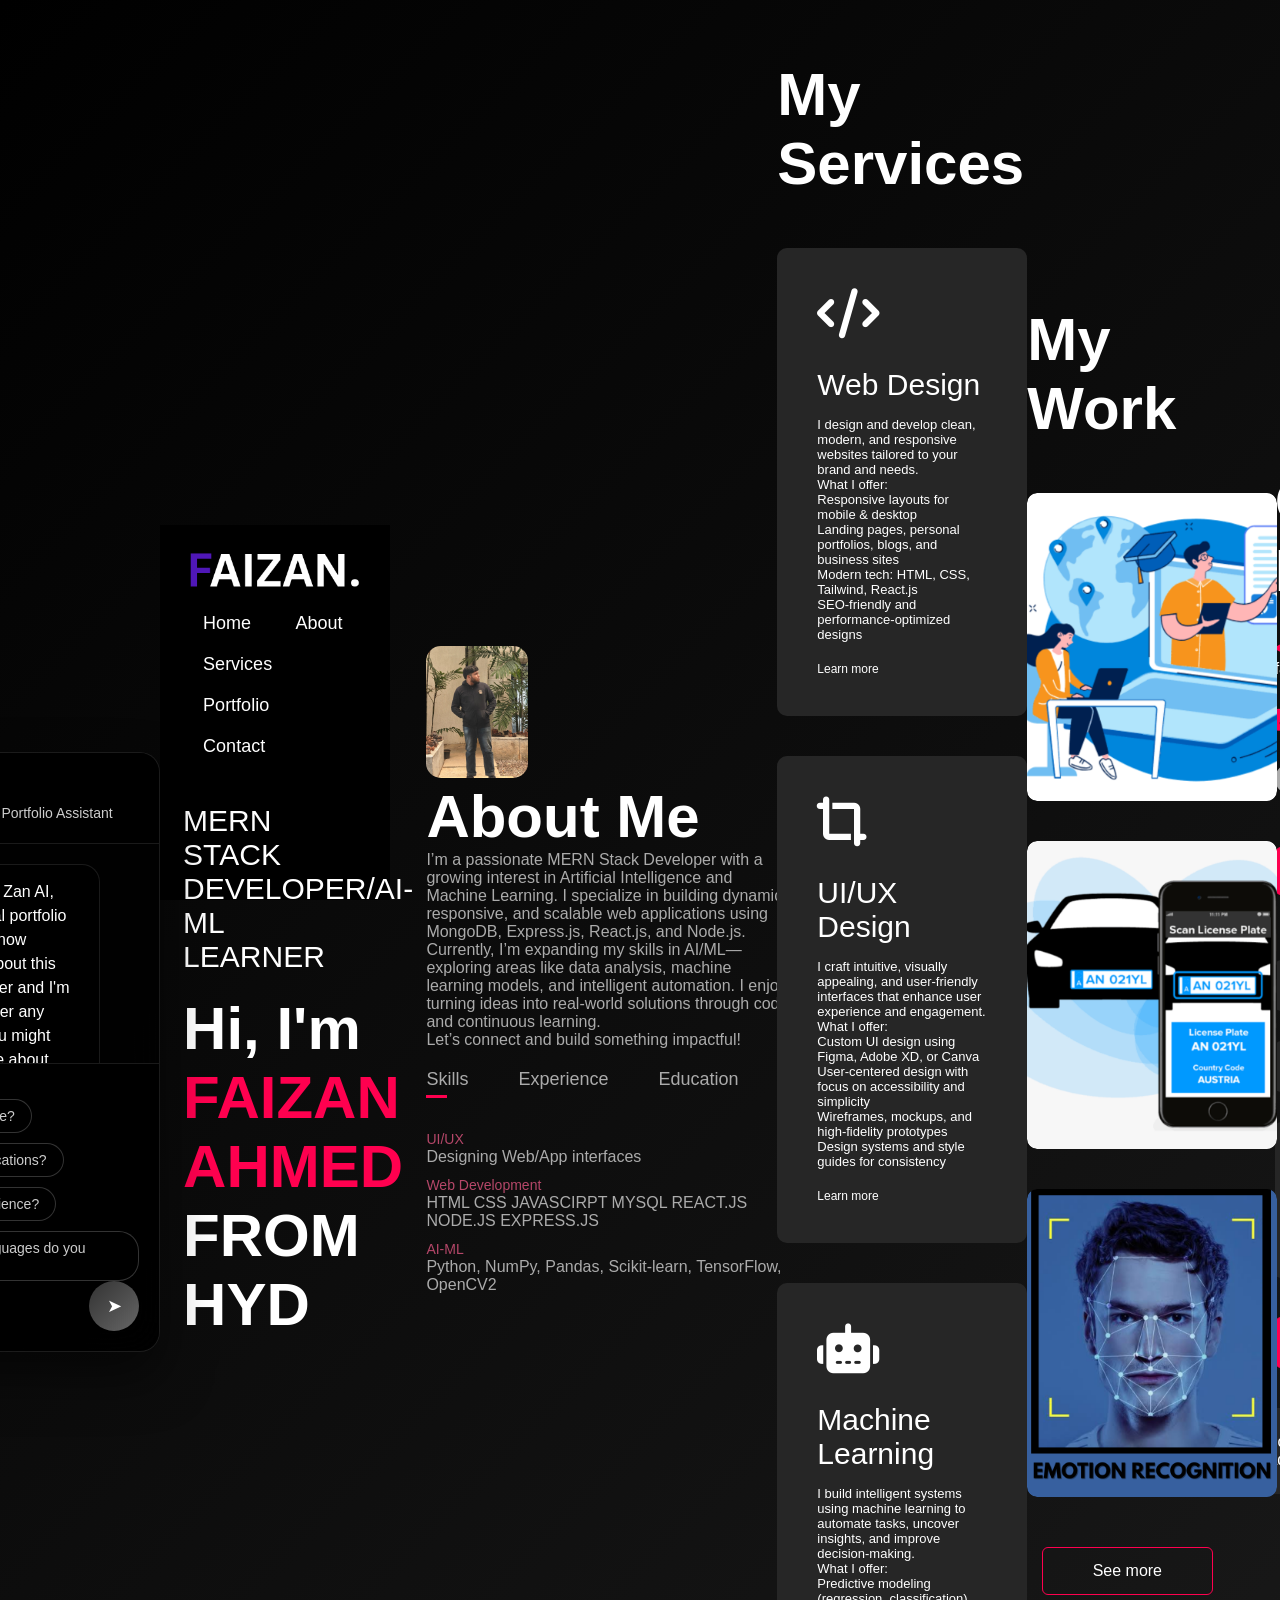
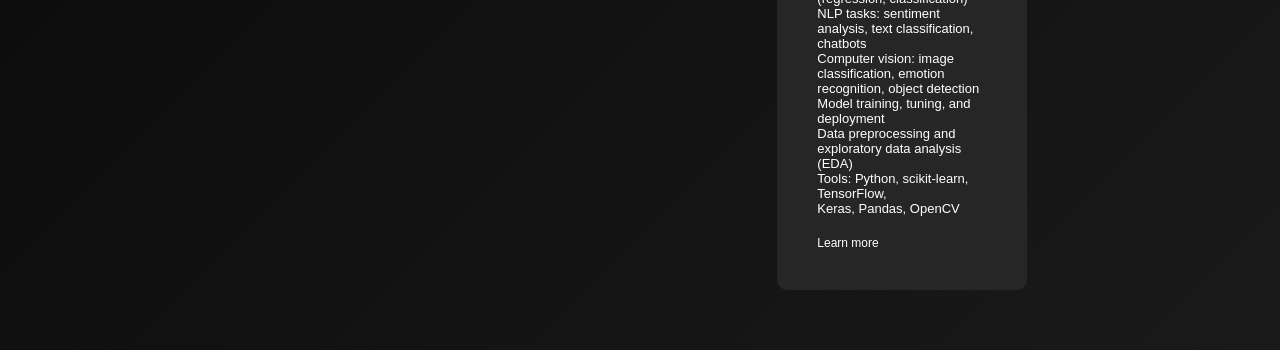
==== index.html @ 02e56e7f "Update index.html" ====
<!DOCTYPE html>
<html lang="en">
<head>
    <meta charset="UTF-8">
    <meta http-equiv="X-UA-Compatible" content="IE=edge">
    <meta name="viewport" content="width=device-width, initial-scale=1.0">
    <title>Faizan Ahmed</title>
    <link rel="stylesheet" href="style.css">
    <link rel="stylesheet" href="https://cdnjs.cloudflare.com/ajax/libs/font-awesome/6.7.2/css/all.min.css">
    
</head>

<div class="chat-icon" onclick="toggleChat()">Z</div>
<div class="chat-popup" id="chatPopup">
    <iframe width="100%" height="100%" frameborder="0"></iframe>
    
    <meta charset="UTF-8">
    <meta name="viewport" content="width=device-width, initial-scale=1.0">
    <title>Zan AI - Your Portfolio Assistant</title>
    <style>
        * {
            margin: 0;
            padding: 0;
            box-sizing: border-box;
        }

        body {
            font-family: -apple-system, BlinkMacSystemFont, 'Segoe UI', Roboto, sans-serif;
            background: linear-gradient(135deg, #000000 0%, #1a1a1a 100%);
            min-height: 100vh;
            display: flex;
            align-items: center;
            justify-content: center;
            padding: 20px;
        }

        .chat-container {
            width: 100%;
            max-width: 800px;
            height: 600px;
            background: rgba(0, 0, 0, 0.8);
            backdrop-filter: blur(20px);
            border-radius: 20px;
            border: 1px solid rgba(255, 255, 255, 0.1);
            display: flex;
            flex-direction: column;
            overflow: hidden;
            box-shadow: 0 25px 50px rgba(0, 0, 0, 0.5);
        }

        .chat-header {
            padding: 20px 30px;
            background: rgba(0, 0, 0, 0.6);
            border-bottom: 1px solid rgba(255, 255, 255, 0.1);
            display: flex;
            align-items: center;
            gap: 15px;
        }

        .ai-avatar {
            width: 50px;
            height: 50px;
            border-radius: 15px;
            background: linear-gradient(135deg, #333333 0%, #666666 100%);
            display: flex;
            align-items: center;
            justify-content: center;
            font-size: 20px;
            font-weight: bold;
            color: white;
            animation: pulse 2s infinite;
        }

        @keyframes pulse {
            0%, 100% { transform: scale(1); }
            50% { transform: scale(1.05); }
        }

        .chat-title {
            color: white;
            font-size: 24px;
            font-weight: 700;
        }

        .chat-subtitle {
            color: rgba(255, 255, 255, 0.8);
            font-size: 14px;
            margin-top: 2px;
        }

        .chat-messages {
            flex: 1;
            padding: 20px;
            overflow-y: auto;
            display: flex;
            flex-direction: column;
            gap: 15px;
        }

        .message {
            display: flex;
            gap: 12px;
            opacity: 0;
            animation: slideUp 0.3s ease forwards;
        }

        @keyframes slideUp {
            from {
                opacity: 0;
                transform: translateY(20px);
            }
            to {
                opacity: 1;
                transform: translateY(0);
            }
        }

        .message.user {
            flex-direction: row-reverse;
        }

        .message-avatar {
            width: 40px;
            height: 40px;
            border-radius: 12px;
            display: flex;
            align-items: center;
            justify-content: center;
            font-weight: bold;
            color: white;
            flex-shrink: 0;
        }

        .message.ai .message-avatar {
            background: linear-gradient(135deg, #333333 0%, #666666 100%);
        }

        .message.user .message-avatar {
            background: linear-gradient(135deg, #444444 0%, #777777 100%);
        }

        .message-content {
            background: rgba(0, 0, 0, 0.7);
            padding: 15px 20px;
            border-radius: 18px;
            color: white;
            max-width: 70%;
            line-height: 1.5;
            backdrop-filter: blur(10px);
            border: 1px solid rgba(255, 255, 255, 0.1);
        }

        .message.user .message-content {
            background: rgba(0, 0, 0, 0.8);
            border: 1px solid rgba(255, 255, 255, 0.15);
        }

        .chat-input-container {
            padding: 20px;
            background: rgba(0, 0, 0, 0.6);
            border-top: 1px solid rgba(255, 255, 255, 0.1);
        }

        .chat-input-wrapper {
            display: flex;
            gap: 12px;
            align-items: center;
        }

        .chat-input {
            flex: 1;
            padding: 15px 20px;
            border: none;
            border-radius: 25px;
            background: rgba(0, 0, 0, 0.8);
            color: white;
            font-size: 16px;
            outline: none;
            backdrop-filter: blur(10px);
            border: 1px solid rgba(255, 255, 255, 0.1);
            transition: all 0.3s ease;
        }

        .chat-input::placeholder {
            color: rgba(255, 255, 255, 0.5);
        }

        .chat-input:focus {
            background: rgba(0, 0, 0, 0.9);
            border: 1px solid rgba(255, 255, 255, 0.2);
            transform: scale(1.02);
        }

        .send-button {
            width: 50px;
            height: 50px;
            border: none;
            border-radius: 50%;
            background: linear-gradient(135deg, #333333 0%, #666666 100%);
            color: white;
            cursor: pointer;
            display: flex;
            align-items: center;
            justify-content: center;
            transition: all 0.3s ease;
            font-size: 18px;
        }

        .send-button:hover {
            transform: scale(1.1);
            background: linear-gradient(135deg, #444444 0%, #777777 100%);
            box-shadow: 0 10px 30px rgba(100, 100, 100, 0.3);
        }

        .suggestions {
            display: flex;
            gap: 10px;
            flex-wrap: wrap;
            margin-top: 15px;
        }

        .suggestion {
            padding: 8px 16px;
            background: rgba(0, 0, 0, 0.7);
            border: 1px solid rgba(255, 255, 255, 0.2);
            border-radius: 20px;
            color: rgba(255, 255, 255, 0.8);
            font-size: 14px;
            cursor: pointer;
            transition: all 0.3s ease;
        }

        .suggestion:hover {
            background: rgba(0, 0, 0, 0.9);
            border: 1px solid rgba(255, 255, 255, 0.3);
            transform: translateY(-2px);
        }

        .typing-indicator {
            display: flex;
            gap: 4px;
            padding: 15px 20px;
        }

        .typing-dot {
            width: 8px;
            height: 8px;
            border-radius: 50%;
            background: rgba(255, 255, 255, 0.6);
            animation: typing 1.4s infinite ease-in-out;
        }

        .typing-dot:nth-child(2) { animation-delay: 0.2s; }
        .typing-dot:nth-child(3) { animation-delay: 0.4s; }

        @keyframes typing {
            0%, 60%, 100% { transform: translateY(0); opacity: 0.4; }
            30% { transform: translateY(-10px); opacity: 1; }
        }

        @media (max-width: 768px) {
            .chat-container {
                height: 90vh;
                margin: 20px;
            }
            
            .message-content {
                max-width: 85%;
            }
        }
    </style>
</head>
    
    <div class="chat-container">
        <div class="chat-header">
            <div class="ai-avatar">Z</div>
            <div>
                <div class="chat-title">Zan AI</div>
                <div class="chat-subtitle">Your Personal Portfolio Assistant</div>
            </div>
        </div>
        
        <div class="chat-messages" id="chatMessages">
            <div class="message ai">
                <div class="message-avatar">Z</div>
                <div class="message-content">
                    👋 Hello! I'm Zan AI, your personal portfolio assistant. I know everything about this portfolio owner and I'm here to answer any questions you might have! Ask me about education, experience, skills, projects, or anything else you'd like to know.
                </div>
            </div>
        </div>
        
        <div class="chat-input-container">
            <div class="suggestions" id="suggestions">
                <div class="suggestion">What's your educational background?</div>
                <div class="suggestion">Tell me about your skills</div>
                <div class="suggestion">What projects have you worked on?</div>
                <div class="suggestion">How can I contact you?</div>
            </div>
            <div class="chat-input-wrapper">
                <input type="text" class="chat-input" id="chatInput" placeholder="Ask me anything about this portfolio...">
                <button class="send-button" id="sendButton">➤</button>
            </div>
        </div>
    </div>

    <script>
        // Knowledge base with 40+ questions and answers
        const knowledgeBase = {
            // Contact Information
            "contact": "You can reach me at faizanahmedd246@gmail.com or connect with me on LinkedIn at https://www.linkedin.com/in/faizanahmcodes/. I'm always open to discussing new opportunities!",
            "email": "My email address is faizanahmedd246@gmail.com  Feel free to reach out anytime!",
            "phone": "9908988785.",
            "linkedin": "https://www.linkedin.com/in/faizanahmcodes/ I regularly share updates about my projects and professional journey there.",
            "location": "I'm currently based in [Hyderabad, India].",
            
            // Education
            "education": "I hold a [B.E CSE] from [Osmania University], where I graduated in [2025] with a focus on [WEB DEV/AIML].",
            "university": "I studied at [Osmania University], which provided me with a strong foundation in [AIML] and hands-on experience through various projects.",
            "degree": "I have a [B.E CSE] with specialization in [AIML]. My coursework included [WEB DEV, AIML ].",
            "graduation": "I graduated in [2025] from [Osmania University]. It was an incredible journey that shaped my technical and analytical skills.",
            "gpa": "I maintained a strong academic record throughout my studies 8.01, focusing particularly on [DSA, AIML, OS] where I excelled.",
            
            // Skills
            "skills": "I'm proficient in [MERN STACK DEVELOPMENT AND AIML], experienced with [MERN STACK], and skilled in [UI/UX]. I also have strong abilities in problem-solving, project management, and team collaboration.",
            "programming": "I work with languages like [JAVA AND PYTHON] and have experience in both frontend and backend development. I'm always eager to learn new technologies!",
            "languages": "I'm fluent in [HINDI, ENGLISH, URDU]. This helps me collaborate effectively with diverse teams and clients.",
            "frameworks": "I have hands-on experience with [MERN STACK DEV AND ML MODELS] and stay updated with the latest developments in the tech stack.",
            "tools": "I regularly use [Development ToolS] to streamline my workflow and deliver quality results.",
            
            // Experience
            "experience": "I worked as Research Intern at IIIT-HYDERABAD",
            "work": "My professional journey includes roles at [RESEARCH INTERN] where I've contributed to [TRAINING ML MODELS].",
            "internship": "During my internships at [IIIT-HYDERABAD], I gained valuable experience in [AI & ML].",
            "freelance": "I've also taken on freelance projects that allowed me to work with clients from various industries, enhancing my adaptability and client communication skills.",
            
            // Projects
            "projects": "I've worked on several exciting projects including [PORTFOLIOS, E-COMMERCE WEBSITES]. Each project taught me something new and helped me refine my skills in [MERN STACK].",
            "portfolio": "My portfolio showcases a range of projects demonstrating my abilities. Each project reflects my passion for creating impactful solutions.",
            "github": "You can check out my code and projects on GitHub at https://github.com/Faizanahmed246. I regularly contribute to open source and share my personal projects there.",
            "demo": "I have live demos available for most of my projects. Would you like me to tell you about any specific project?",
            
            // Personal
            "about": "I'm a passionate [MERN STACK WEB DEV] who loves creating innovative solutions and learning new technologies. I believe in the power of technology to make a positive impact.",
            "interests": "Outside of work, I enjoy [GAMING, COOKING, SPORTS, DRAWING ..ETC]. These activities keep me creative and help me approach problems from different perspectives.",
            "motivation": "I'm driven by the opportunity to solve complex problems and create solutions that can make a real difference. Continuous learning and growth are very important to me.",
            "goals": "My goal is to continue growing as a [DEV] while contributing to meaningful projects that have a positive impact on users and society.",
            
            // Technical
            "database": "I have experience working with both SQL databases like MySQL and PostgreSQL, and NoSQL solutions like MongoDB and Firebase Firestore, choosing the right tool for each project's needs.",
            "cloud": "I'm familiar with cloud platforms like [AWS/Azure/GCP] and have deployed applications using various cloud services and architectures.",
            "api": "I've designed and developed RESTful APIs and have experience with GraphQL. I understand the importance of well-documented, scalable API design.",
            "testing": "I believe in thorough testing and use frameworks like Selenium, JUnit, and PyTest to ensure code quality and reliability.",
            
            // Career
            "career": "I'm looking for opportunities where I can contribute my skills while continuing to learn and grow. I'm particularly interested in [MERN AND AIML].",
            "remote": "I'm comfortable with remote work and have experience collaborating with distributed teams using various communication and project management tools.",
            "salary": "I'm open to discussing compensation based on the role, responsibilities, and growth opportunities. I believe in fair compensation that reflects the value I bring.",
            "availability": "I'm currently [available immediately/available] and excited to discuss new opportunities!",
            
            // Achievements
            "achievements": "Some of my key achievements include [PODIUM IN IIIT HACKATHON]. I'm proud of how these experiences have contributed to my professional growth.",
            "awards": "I've been recognized for [MY WORK IN STUDIES AND SPORTS] which motivates me to continue striving for excellence in my work.",
            "certifications": "I hold certifications from platforms like Udemy, Google, Ihub-IIIT, Apna College and continuously update my skills through online courses and workshops.",
            
            // Collaboration
            "teamwork": "I thrive in collaborative environments and have experience working with cross-functional teams including designers, product managers, and other developers.",
            "communication": "Clear communication is crucial to project success. I make sure to keep all stakeholders informed and aligned throughout the development process.",
            "leadership": "I've led [5-6] projects where I coordinated team efforts, managed timelines, and ensured delivery of quality solutions.",
            
            // Fun Facts
            "fun fact": "Here's something interesting: [I'm multi talented]! It's one of the things that makes me unique.",
            "hobbies": "In my free time, I enjoy [Gaming, painting, reading books, sports..etc]. These activities help me stay creative and bring fresh perspectives to my work.",
            "coffee": "I'm definitely powered by coffee! ☕ It's my fuel for those late-night coding sessions and early morning stand-ups.",
            
            // Default responses
            "default": "That's a great question! While I don't have specific information about that, I'd recommend reaching out directly via email at faizanahmedd246@gmail.com for more detailed information.",
            "thanks": "You're very welcome! I'm here to help you learn more about this portfolio. Feel free to ask anything else!",
            "hi": "Hello! Great to meet you! I'm excited to tell you all about this amazing portfolio. What would you like to know?"
        };

        const chatMessages = document.getElementById('chatMessages');
        const chatInput = document.getElementById('chatInput');
        const sendButton = document.getElementById('sendButton');
        const suggestions = document.getElementById('suggestions');

        // Predefined suggestions that rotate
        const suggestionsList = [
            "What's your educational background?",
            "Tell me about your skills",
            "What projects have you worked on?",
            "How can I contact you?",
            "What programming languages do you know?",
            "Do you have any certifications?",
            "What's your work experience?",
            "Are you available for hire?",
            "Tell me about your achievements",
            "What are your hobbies?",
            "Can you work remotely?",
            "What's your GitHub profile?"
        ];

        function getAIResponse(userInput) {
            const input = userInput.toLowerCase().trim();
            
            // Simple keyword matching
            for (const [key, response] of Object.entries(knowledgeBase)) {
                if (input.includes(key) || 
                    (key === 'hi' && (input.includes('hello') || input.includes('hey'))) ||
                    (key === 'thanks' && (input.includes('thank') || input.includes('appreciate')))) {
                    return response;
                }
            }
            
            // Check for more complex patterns
            if (input.includes('who are you') || input.includes('about you')) {
                return knowledgeBase.about;
            }
            
            if (input.includes('hire') || input.includes('job') || input.includes('work')) {
                return knowledgeBase.career;
            }
            
            return knowledgeBase.default;
        }

        function addMessage(content, isUser = false) {
            const messageDiv = document.createElement('div');
            messageDiv.className = `message ${isUser ? 'user' : 'ai'}`;
            
            const avatar = document.createElement('div');
            avatar.className = 'message-avatar';
            avatar.textContent = isUser ? 'U' : 'Z';
            
            const messageContent = document.createElement('div');
            messageContent.className = 'message-content';
            messageContent.textContent = content;
            
            messageDiv.appendChild(avatar);
            messageDiv.appendChild(messageContent);
            
            chatMessages.appendChild(messageDiv);
            chatMessages.scrollTop = chatMessages.scrollHeight;
        }

        function showTypingIndicator() {
            const typingDiv = document.createElement('div');
            typingDiv.className = 'message ai typing';
            typingDiv.id = 'typing-indicator';
            
            const avatar = document.createElement('div');
            avatar.className = 'message-avatar';
            avatar.textContent = 'Z';
            
            const typingContent = document.createElement('div');
            typingContent.className = 'message-content typing-indicator';
            
            for (let i = 0; i < 3; i++) {
                const dot = document.createElement('div');
                dot.className = 'typing-dot';
                typingContent.appendChild(dot);
            }
            
            typingDiv.appendChild(avatar);
            typingDiv.appendChild(typingContent);
            
            chatMessages.appendChild(typingDiv);
            chatMessages.scrollTop = chatMessages.scrollHeight;
        }

        function removeTypingIndicator() {
            const typing = document.getElementById('typing-indicator');
            if (typing) {
                typing.remove();
            }
        }

        function updateSuggestions() {
            const shuffled = [...suggestionsList].sort(() => 0.5 - Math.random());
            const selectedSuggestions = shuffled.slice(0, 4);
            
            suggestions.innerHTML = '';
            selectedSuggestions.forEach(suggestion => {
                const suggestionDiv = document.createElement('div');
                suggestionDiv.className = 'suggestion';
                suggestionDiv.textContent = suggestion;
                suggestionDiv.addEventListener('click', () => {
                    chatInput.value = suggestion;
                    sendMessage();
                });
                suggestions.appendChild(suggestionDiv);
            });
        }

        function sendMessage() {
            const userInput = chatInput.value.trim();
            if (!userInput) return;
            
            addMessage(userInput, true);
            chatInput.value = '';
            
            showTypingIndicator();
            
            setTimeout(() => {
                removeTypingIndicator();
                const response = getAIResponse(userInput);
                addMessage(response);
                updateSuggestions();
            }, 1000 + Math.random() * 1000);
        }

        sendButton.addEventListener('click', sendMessage);
        
        chatInput.addEventListener('keypress', (e) => {
            if (e.key === 'Enter') {
                sendMessage();
            }
        });

        // Add click handlers for initial suggestions
        suggestions.querySelectorAll('.suggestion').forEach(suggestion => {
            suggestion.addEventListener('click', () => {
                chatInput.value = suggestion.textContent;
                sendMessage();
            });
        });

        // Initialize with random suggestions
        updateSuggestions();
    </script>
</div>

<div id="header">
    <div class="container">
        <nav>
            <img src="images/logo.png" class="logo">
            <ul id="sidemenu">
                <li><a href="#header">Home</a></li>
                <li><a href="#about">About</a></li>
                <li><a href="#services">Services</a></li>
                <li><a href="#portfolio">Portfolio</a></li>
                <li><a href="#contact">Contact</a></li>
                <i class="fas fa-times" onclick="closemenu()"></i>
            </ul>
            <i class="fas fa-bars" onclick="openmenu()"></i>
        </nav>
        <div class="header-text">
            <p>MERN STACK DEVELOPER/AI-ML LEARNER</p>
            <h1>Hi, I'm <span>FAIZAN AHMED</span><br>FROM HYD</h1>
        </div>
    </div>
</div>
<!-- -----------about---------- -->
<div id="about">
    <div class="container">
        <div class="row">
            <div class="about-col-1">
                <img src="images/user.png">
            </div>
            <div class="about-col-2">
                <h1 class="sub-title">About Me</h1>
                <p> I’m a passionate MERN Stack Developer with a growing interest in Artificial Intelligence and Machine Learning. I specialize in building dynamic, responsive, and scalable web applications using MongoDB, Express.js, React.js, and Node.js.</br>Currently, I’m expanding my skills in AI/ML—exploring areas like data analysis, machine learning models, and intelligent automation. I enjoy turning ideas into real-world solutions through code and continuous learning.</br>Let’s connect and build something impactful!</p>
                <div class="tab-titles">
                    <p class="tab-links active-link" onclick="opentab('skills')">Skills</p>
                    <p class="tab-links" onclick="opentab('experience')">Experience</p>
                    <p class="tab-links" onclick="opentab('education')">Education</p>
                </div>
                <div class="tab-contents active-tab" id="skills">
                    <ul>
                        <li><span>UI/UX</span><br>Designing Web/App interfaces</li>
                        <li><span>Web Development</span><br>HTML CSS JAVASCIRPT MYSQL REACT.JS NODE.JS EXPRESS.JS</li>
                        <li><span>AI-ML</span><br>Python, NumPy, Pandas, Scikit-learn, TensorFlow, OpenCV2</li>
                    </ul>
                </div>
                <div class="tab-contents" id="experience">
                    <ul>
                        <li><span>June 2025 - present</span><br>AI-ML Intern at iHub-Data IIIT-Hyderabad</li>
                        <li><span>May  2024 - Oct 2024</span><br>Student Trainee(AIML) at iHub-Data IIIT-Hyderabad</li>
                        <li><span>June 2024 - June 2025</span><br>E-cell Social Media Lead ISLEC</li>
                        <li><span>Jan  2025 - Mar 2025</span><br>Google AI-ML Virtual Internship</li>
                    </ul>
                </div>
                <div class="tab-contents" id="education">
                    <ul>
                        <li><span>2021-2025</span><br>Bachelor of Engineering(CSE) ISLEC.</li>
                        <li><span>2019-2021</span><br>Intermediate from Narayana Jr College.</li>
                        <li><span>2007-2019</span><br>SSC from St. Andrews High School.</li>
                    </ul>
                </div>
            </div>
        </div>
    </div>
</div>
<!-- ---------services---------------- -->
<div id="services">
    <div class="container">
        <h1 class="sub-title">My Services</h1>
        <div class="services-list">
            <div>
                <i class="fas fa-code"></i>
                <h2>Web Design</h2>
                <p>I design and develop clean, modern, and responsive websites tailored to your brand and needs.</br>What I offer:</br>
                    <ol>Responsive layouts for mobile & desktop</ol>
                    <ol>Landing pages, personal portfolios, blogs, and business sites</ol>
                    <ol>Modern tech: HTML, CSS, Tailwind, React.js</ol>
                    <ol>SEO-friendly and performance-optimized designs</ol>
                </p>
                <a href="#contact">Learn more</a>
            </div>
            <div>
                <i class="fas fa-crop-alt"></i>
                <h2>UI/UX Design</h2>
                <p>I craft intuitive, visually appealing, and user-friendly interfaces that enhance user experience and engagement.</br>What I offer:</p>
                <ol>Custom UI design using Figma, Adobe XD, or Canva</ol>
                <ol>User-centered design with focus on accessibility and simplicity</ol>
                <ol>Wireframes, mockups, and high-fidelity prototypes</ol>
                <ol>Design systems and style guides for consistency</ol>
                <a href="#contact">Learn more</a>
            </div>
            <div>
              <i class="fa-solid fa-robot"></i>
                <h2>Machine Learning</h2>
                <p>I build intelligent systems using machine learning to automate tasks, uncover insights, and improve decision-making.</br>What I offer:</p>
                <ol>Predictive modeling (regression, classification)</ol>
                <ol>NLP tasks: sentiment analysis, text classification, chatbots</ol>
                <ol>Computer vision: image classification, emotion recognition, object detection</ol>
                <ol>Model training, tuning, and deployment</ol>
                <ol>Data preprocessing and exploratory data analysis (EDA)</ol>
                <ol>Tools: Python, scikit-learn, TensorFlow, Keras, Pandas, OpenCV</ol>
                <a href="#contact">Learn more</a>
            </div>
        </div>
    </div>
</div>
<!-- ----------portfolio------------ -->
<div id="portfolio">
    <div class="container">
        <h1 class="sub-title">My Work</h1>
        <div class="work-list">
            <div class="work">
                <img src="images/work-1.png">
                <div class="layer">
                    <h3>E-Learning Platform</h3>
                    <p>This website offers free resources and help you in learning.</p>
                    <a href="https://ai-cademy-ten.vercel.app/"><i class="fas fa-external-link-alt"></i></a>
                </div>
            </div>
            <div class="work">
                <img src="images/work-2.png">
                <div class="layer">
                    <h3>Licence Plate Detection</h3>
                    <p>This app helps to detect licence plate of vehicles.</p>
                    <a href="#"><i class="fas fa-external-link-alt"></i></a>
                </div>
            </div>
            <div class="work">
                <img src="images/work-3.png">
                <div class="layer">
                    <h3>Depression Detection and Emotion Recognition</h3>
                    <p>Helps in detecting depression and emotions of users online.</p>
                    <a href="#"><i class="fas fa-external-link-alt"></i></a>
                </div>
            </div>
        </div>
        <a href="#" class="btn">See more</a>
    </div>
</div>
<!-- ----------contact------------- -->
<div id="contact">
    <div class="container">
        <div class="row">
            <div class="contact-left">
                <h1 class="sub-title">Contact Me</h1>
                <p><i class="fas fa-paper-plane"></i> faizanahmedd246@gmail.com</p>
                <p><i class="fas fa-phone-square-alt"></i> 9908988785</p>
                <div class="social-icons">
                    <a href="https://www.facebook.com/share/16UPspeYhZ/"><i class="fab fa-facebook"></i></a>
                    <a href="https://x.com/faizanahm246?t=csatmuBDfNMhwBwtuEYf6A&s=09"><i class="fab fa-twitter-square"></i></a>
                    <a href="https://www.instagram.com/faizan_ahm24x?igsh=Zzk1bDFvbDZuZ3d1"><i class="fab fa-instagram"></i></a>
                    <a href="https://www.linkedin.com/in/mohammed-faizan-ahmed-510463233?utm_source=share&utm_campaign=share_via&utm_content=profile&utm_medium=android_app"><i class="fab fa-linkedin"></i></a>
                </div>
                <a href="images/my-cv.pdf" download class="btn btn2">Download CV</a>
            </div>
            <div class="contact-right">
                <form name="submit-to-google-sheet">
                    <input type="text" name="Name" placeholder="Your Name" required>
                    <input type="email" name="Email" placeholder="Your Email" required>
                    <textarea name="Message" rows="6" placeholder="Your Message"></textarea>
                    <button type="submit" class="btn btn2">Submit</button>
                </form>
                <span id="msg"></span>
            </div>
        </div>
    </div>
    <div class="copyright">
        <p>Copyright © Faizan Ahmed. Made wtih <i class="fas fa-heart"></i> by <a href="https://www.youtube.com/@Faizancodes246">Faizan Codes</a></p>
    </div>
</div>



<script>

    var tablinks = document.getElementsByClassName("tab-links");
    var tabcontents = document.getElementsByClassName("tab-contents");

    function opentab(tabname){
        for(tablink of tablinks){
            tablink.classList.remove("active-link");
        }
        for(tabcontent of tabcontents){
            tabcontent.classList.remove("active-tab");
        }
        event.currentTarget.classList.add("active-link");
        document.getElementById(tabname).classList.add("active-tab");
    }

</script>
<script>
function toggleChat() {
    const popup = document.getElementById('chatPopup');
    popup.style.display = popup.style.display === 'block' ? 'none' : 'block';
}
</script>

<script>

    var sidemeu = document.getElementById("sidemenu");

    function openmenu(){
        sidemeu.style.right = "0";
    }
    function closemenu(){
        sidemeu.style.right = "-200px";
    }

</script>
<script>
    const scriptURL = 'https://script.google.com/macros/s/AKfycbxTq5tTFaLLA7tnfsp_m-mmh1yWl9mVtZsSRsdwvFfDovl-toOD4TXOUgiaYvaC4_-4/exec' 
    const form = document.forms['submit-to-google-sheet']
    const msg = document.getElementById("msg")
  
    form.addEventListener('submit', e => {
      e.preventDefault()
      fetch(scriptURL, { method: 'POST', body: new FormData(form)})
        .then(response => {
            msg.innerHTML = "Message sent successfully"
            setTimeout(function(){
                msg.innerHTML = ""
            },5000)
            form.reset()
        })
        .catch(error => console.error('Error!', error.message))
    })
  </script>
</body>
</html>
---- style.css ----
*{
    margin: 0;
    padding: 0;
    font-family: 'Poppins', sans-serif;
    box-sizing: border-box;
}
html{
    scroll-behavior: smooth;
}
body{
    background: #080808;
    color: #fff;
}
#header{
    width: 100%;
    height: 100vh;
    background-image: url(images/background.png);
    background-size: cover;
    background-position: center;
    background-attachment: fixed;
}
.container{
    padding: 10px 10%;
}

nav{
    display: flex;
    align-items: center;
    justify-content: space-between;
    flex-wrap: wrap;
}

.logo{
    width: 180px;
}

nav ul li{
    display: inline-block;
    list-style: none;
    margin: 10px 20px;
}

nav ul li a{
    color: #fff;
    text-decoration: none;
    font-size: 18px;
    position: relative;
}
nav ul li a::after{
    content: '';
    width: 0;
    height: 3px;
    background: #ff004f;
    position: absolute;
    left: 0;
    bottom: -6px;
    transition: 0.5s;
}
nav ul li a:hover::after{
    width: 100%;
}
.header-text{
    margin-top: 20%;
    font-size: 30px;
}
.header-text h1{
    font-size: 60px;
    margin-top: 20px;
}
.header-text h1 span{
    color: #ff004f;
}
/* -----------about--------------- */
#about{
    padding: 80px 0;
    color: #ababab;
}
.row{
    display: flex;
    justify-content: space-between;
    flex-wrap: wrap;
}

.about-col-1{
    flex-basis: 35%;
}
.about-col-1 img{
    width: 100%;
    border-radius: 15px;
}
.about-col-2{
    flex-basis: 60%;
}

.sub-title{
    font-size: 60px;
    font-weight: 600;
    color: #fff;
}

.tab-titles{
    display: flex;
    margin: 20px 0 40px;
}
.tab-links{
    margin-right: 50px;
    font-size: 18px;
    font-weight: 500;
    cursor: pointer;
    position: relative;
}
.tab-links::after{
    content: '';
    width: 0;
    height: 3px;
    background: #ff004f;
    position: absolute;
    left: 0;
    bottom: -8px;
    transition: 0.5s;
}

.tab-links.active-link::after{
    width: 50%;
}

.tab-contents ul li{
    list-style: none;
    margin: 10px 0;
}
.tab-contents ul li span{
    color: #b54769;
    font-size: 14px;
}
.tab-contents{
    display: none;
}
.tab-contents.active-tab{
    display: block;
}

/* ----------------services------------- */
#services{
    padding: 30px 0;
}
.services-list{
    display: grid;
    grid-template-columns: repeat(auto-fit, minmax(250px, 1fr));
    grid-gap: 40px;
    margin-top: 50px;
}
.services-list div{
    background: #262626;
    padding: 40px;
    font-size: 13px;
    font-weight: 300;
    border-radius: 10px;
    transition: background 0.5s, transform 0.5s;
}
.services-list div i{
    font-size: 50px;
    margin-bottom: 30px;
}
.services-list div h2{
    font-size: 30px;
    font-weight: 500;
    margin-bottom: 15px;
}
.services-list div a{
    text-decoration: none;
    color: #fff;
    font-size: 12px;
    margin-top: 20px;
    display: inline-block;
}
.services-list div:hover{
    background: #ff004f;
    transform: translateY(-10px);
}
/* -------portfolio----------- */
#portfolio{
    padding: 50px 0;
}
.work-list{
    display: grid;
    grid-template-columns: repeat(auto-fit, minmax(250px, 1fr));
    grid-gap: 40px;
    margin-top: 50px;
}
.work{
    border-radius: 10px;
    position: relative;
    overflow: hidden;
}
.work img{
    width: 100%;
    border-radius: 10px;
    display: block;
    transition: transform 0.5s;
}
.layer{
    width: 100%;
    height: 0;
    background: linear-gradient(rgba(0,0,0,0.6), #ff004f);
    border-radius: 10px;
    position: absolute;
    left: 0;
    bottom: 0;
    overflow: hidden;
    display: flex;
    align-items: center;
    justify-content: center;
    flex-direction: column;
    padding: 0 40px;
    text-align: center;
    font-size: 14px;
   transition: height 0.5s;
}
.layer h3{
    font-weight: 500;
    margin-bottom: 20px;
}
.layer a{
    margin-top: 20px;
    color: #ff004f;
    text-decoration: none;
    font-size: 18px;
    line-height: 60px;
    background: #fff;
    width: 60px;
    height: 60px;
    border-radius: 50%;
    text-align: center;
}
.work:hover img{
    transform: scale(1.1);
}
.work:hover .layer{
    height: 100%;
}
.btn{
    display: block;
    margin: 50px auto;
    width: fit-content;
    border: 1px solid #ff004f;
    padding: 14px 50px;
    border-radius: 6px;
    text-decoration: none;
    color: #fff;
    transition: background 0.5s;
}
.btn:hover{
    background: #ff004f;
}

/* ---------contact-------- */
.contact-left{
    flex-basis: 35%;
}
.contact-right{
    flex-basis: 60%;
}
.contact-left p{
    margin-top: 30px;
}
.contact-left p i{
    color: #ff004f;
    margin-right: 15px;
    font-size: 25px;
}
.social-icons{
    margin-top: 30px;
}
.social-icons a{
    text-decoration: none;
    font-size: 30px;
    margin-right: 15px;
    color: #ababab;
    display: inline-block;
    transition: transform 0.5s;
}
.social-icons a:hover{
    color: #ff004f;
    transform: translateY(-5px);
}
.btn.btn2{
    display: inline-block;
    background: #ff004f;
}
.contact-right form{
    width: 100%;
}
form input, form textarea{
    width: 100%;
    border: 0;
    outline: none;
    background: #262626;
    padding: 15px;
    margin: 15px 0;
    color: #fff;
    font-size: 18px;
    border-radius: 6px;
}
form .btn2{
    padding: 14px 60px;
    font-size: 18px;
    margin-top: 20px;
    cursor: pointer;
}
.copyright{
    width: 100%;
    text-align: center;
    padding: 25px 0;
    background: #262626;
    font-weight: 300;
    margin-top: 20px;
}
.copyright i{
    color: #ff004f;
}
.copyright a{
    color: #ff004f;
    text-decoration: none;
}
/* -----------------css for small screens--------- */
nav .fas{
    display: none;
}

@media only screen and (max-width: 600px){
    #header{
        background-image: url(images/phone-background.png);
    }
    .header-text{
        margin-top: 100%;
        font-size: 16px;
    }
    .header-text h1{
        font-size: 30px;
    }
    nav .fas{
        display: block;
        font-size: 25px;
    }
    nav ul{
        background: #ff004f;
        position: fixed;
        top: 0;
        right: -200px;
        width: 200px;
        height: 100vh;
        padding-top: 50px;
        z-index: 2;
        transition: right 0.5s;
    }
    nav ul li{
        display: block;
        margin: 25px;
    }
    nav ul .fas{
        position: absolute;
        top: 25px;
        left: 25px;
        cursor: pointer;
    }
    .sub-title{
        font-size: 40px;
    }
    .about-col-1, .about-col-2{
        flex-basis: 100%;
    }
    .about-col-1{
        margin-bottom: 30px;
    }
    .about-col-2{
        font-size: 14px;
    }
    .tab-links{
        font-size: 16px;
        margin-right: 20px;
    }
    .contact-left, .contact-right{
        flex-basis: 100%;
    }
    .copyright{
        font-size: 14px;
    }
}
#msg{
    color: #61b752;
    margin-top: -40px;
    display: block;
}
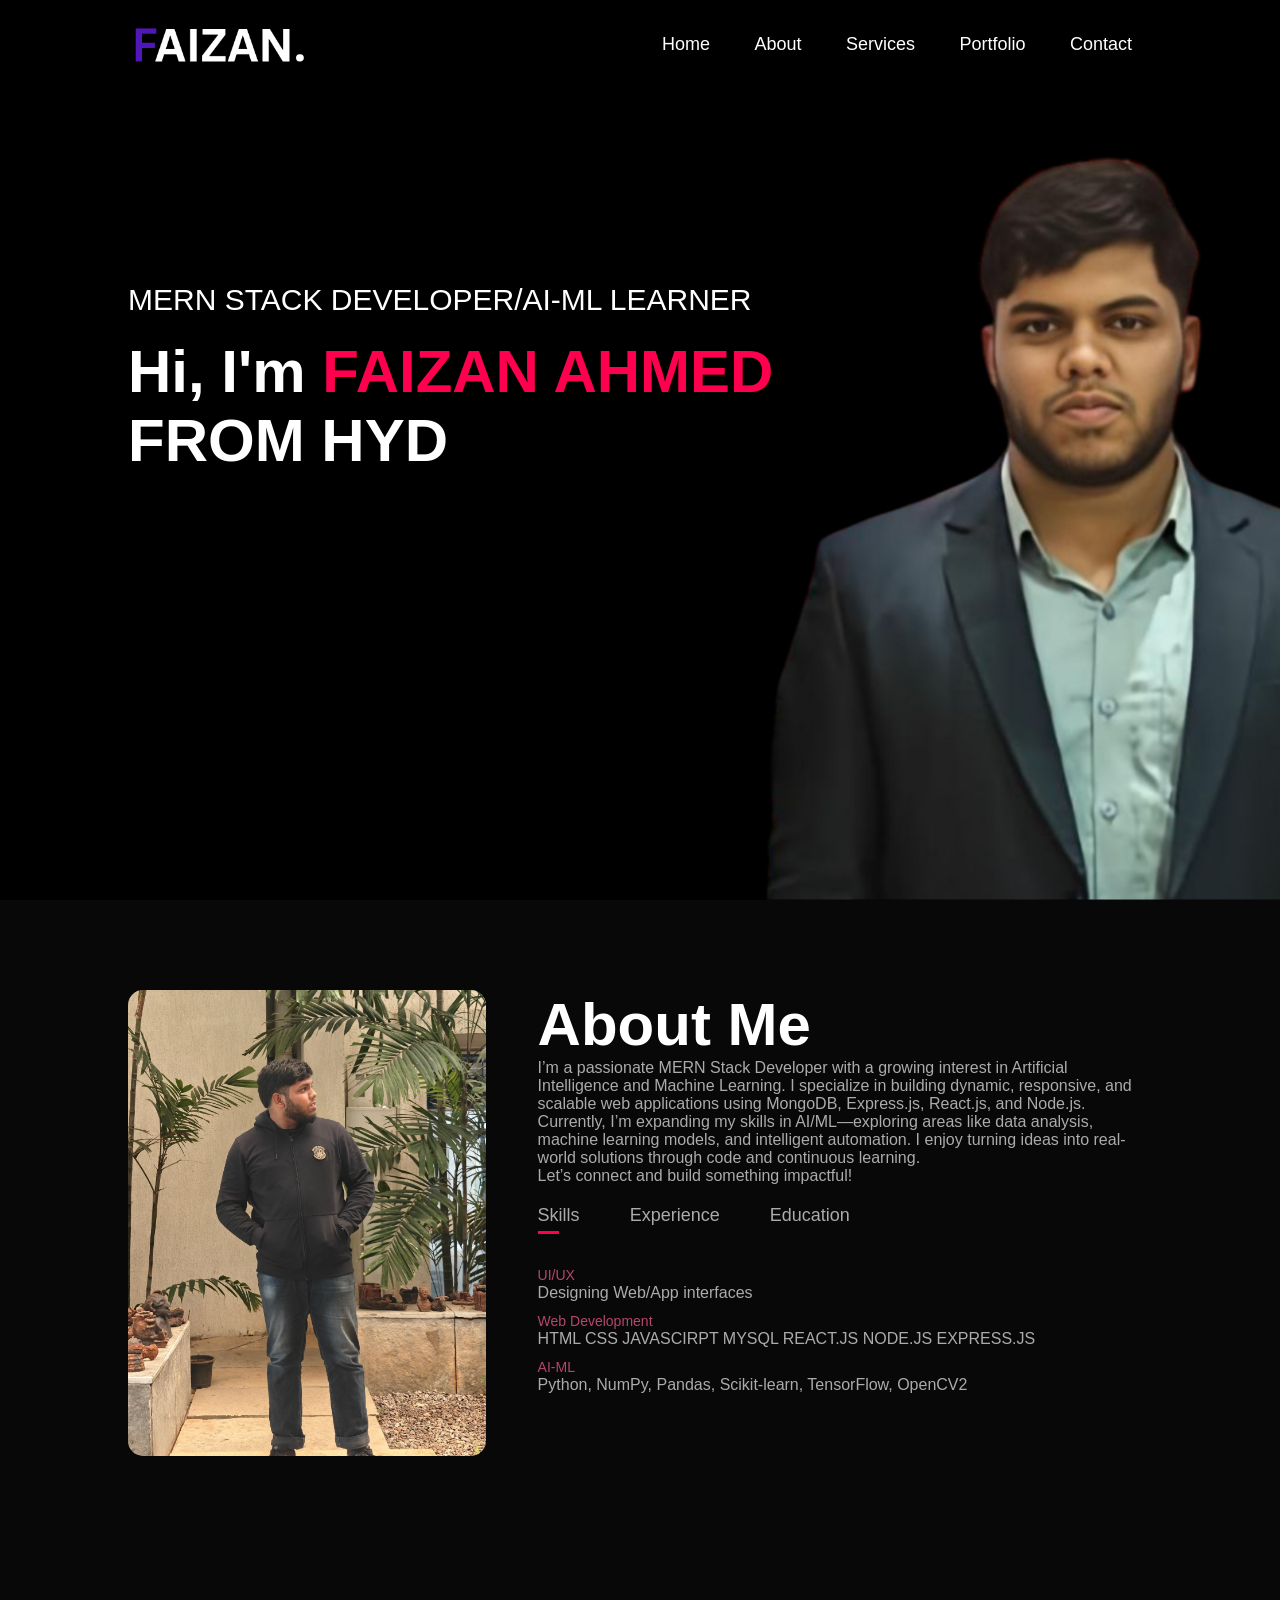
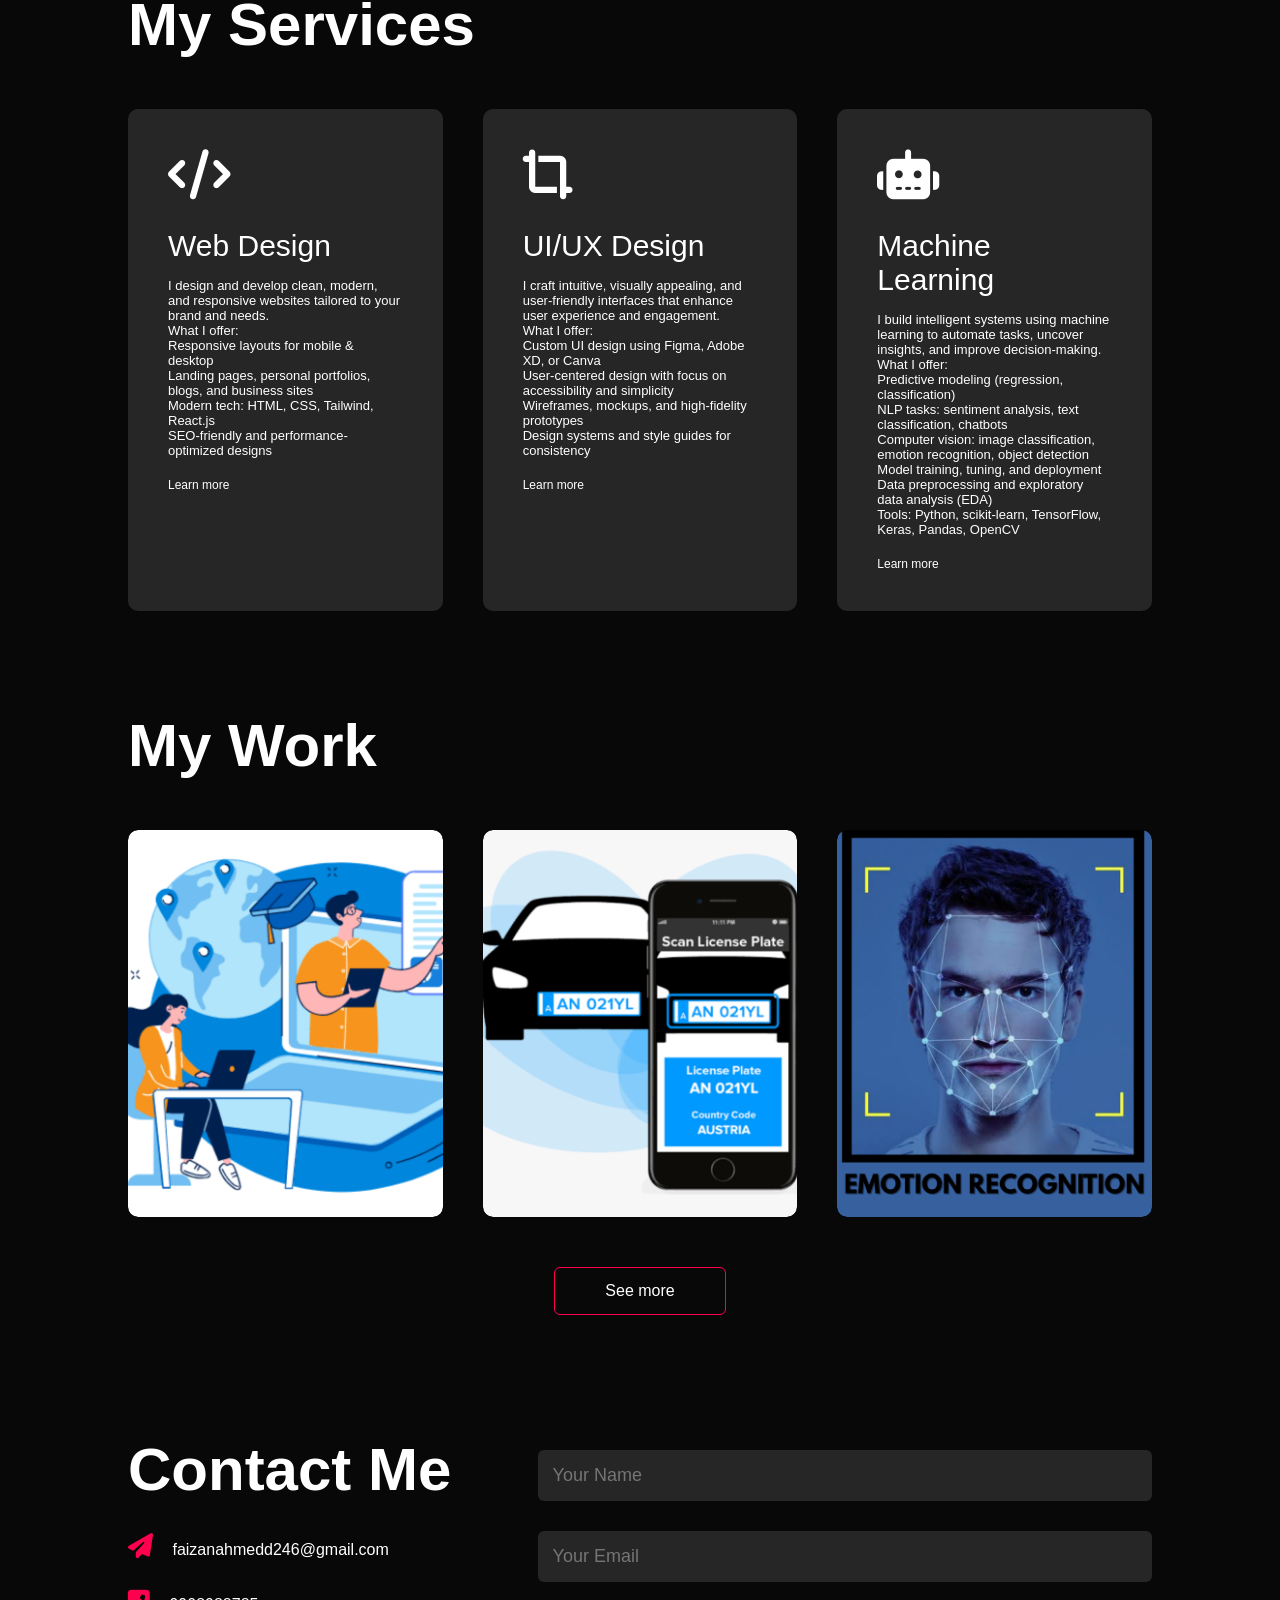
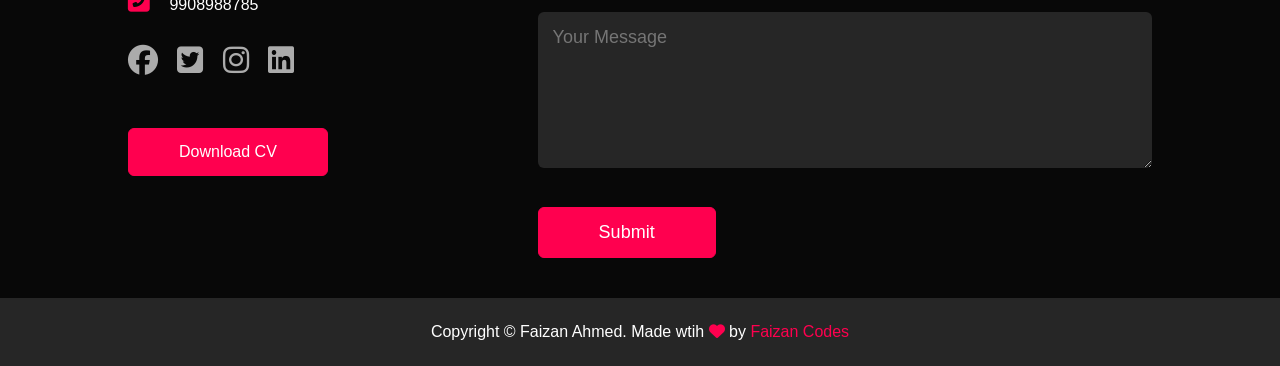
==== commit b5f7cdb6: "Update index.html" ====
--- a/index.html
+++ b/index.html
@@ -9,525 +9,6 @@
     <link rel="stylesheet" href="https://cdnjs.cloudflare.com/ajax/libs/font-awesome/6.7.2/css/all.min.css">
     
 </head>
-
-<div class="chat-icon" onclick="toggleChat()">Z</div>
-<div class="chat-popup" id="chatPopup">
-    <iframe width="100%" height="100%" frameborder="0"></iframe>
-    
-    <meta charset="UTF-8">
-    <meta name="viewport" content="width=device-width, initial-scale=1.0">
-    <title>Zan AI - Your Portfolio Assistant</title>
-    <style>
-        * {
-            margin: 0;
-            padding: 0;
-            box-sizing: border-box;
-        }
-
-        body {
-            font-family: -apple-system, BlinkMacSystemFont, 'Segoe UI', Roboto, sans-serif;
-            background: linear-gradient(135deg, #000000 0%, #1a1a1a 100%);
-            min-height: 100vh;
-            display: flex;
-            align-items: center;
-            justify-content: center;
-            padding: 20px;
-        }
-
-        .chat-container {
-            width: 100%;
-            max-width: 800px;
-            height: 600px;
-            background: rgba(0, 0, 0, 0.8);
-            backdrop-filter: blur(20px);
-            border-radius: 20px;
-            border: 1px solid rgba(255, 255, 255, 0.1);
-            display: flex;
-            flex-direction: column;
-            overflow: hidden;
-            box-shadow: 0 25px 50px rgba(0, 0, 0, 0.5);
-        }
-
-        .chat-header {
-            padding: 20px 30px;
-            background: rgba(0, 0, 0, 0.6);
-            border-bottom: 1px solid rgba(255, 255, 255, 0.1);
-            display: flex;
-            align-items: center;
-            gap: 15px;
-        }
-
-        .ai-avatar {
-            width: 50px;
-            height: 50px;
-            border-radius: 15px;
-            background: linear-gradient(135deg, #333333 0%, #666666 100%);
-            display: flex;
-            align-items: center;
-            justify-content: center;
-            font-size: 20px;
-            font-weight: bold;
-            color: white;
-            animation: pulse 2s infinite;
-        }
-
-        @keyframes pulse {
-            0%, 100% { transform: scale(1); }
-            50% { transform: scale(1.05); }
-        }
-
-        .chat-title {
-            color: white;
-            font-size: 24px;
-            font-weight: 700;
-        }
-
-        .chat-subtitle {
-            color: rgba(255, 255, 255, 0.8);
-            font-size: 14px;
-            margin-top: 2px;
-        }
-
-        .chat-messages {
-            flex: 1;
-            padding: 20px;
-            overflow-y: auto;
-            display: flex;
-            flex-direction: column;
-            gap: 15px;
-        }
-
-        .message {
-            display: flex;
-            gap: 12px;
-            opacity: 0;
-            animation: slideUp 0.3s ease forwards;
-        }
-
-        @keyframes slideUp {
-            from {
-                opacity: 0;
-                transform: translateY(20px);
-            }
-            to {
-                opacity: 1;
-                transform: translateY(0);
-            }
-        }
-
-        .message.user {
-            flex-direction: row-reverse;
-        }
-
-        .message-avatar {
-            width: 40px;
-            height: 40px;
-            border-radius: 12px;
-            display: flex;
-            align-items: center;
-            justify-content: center;
-            font-weight: bold;
-            color: white;
-            flex-shrink: 0;
-        }
-
-        .message.ai .message-avatar {
-            background: linear-gradient(135deg, #333333 0%, #666666 100%);
-        }
-
-        .message.user .message-avatar {
-            background: linear-gradient(135deg, #444444 0%, #777777 100%);
-        }
-
-        .message-content {
-            background: rgba(0, 0, 0, 0.7);
-            padding: 15px 20px;
-            border-radius: 18px;
-            color: white;
-            max-width: 70%;
-            line-height: 1.5;
-            backdrop-filter: blur(10px);
-            border: 1px solid rgba(255, 255, 255, 0.1);
-        }
-
-        .message.user .message-content {
-            background: rgba(0, 0, 0, 0.8);
-            border: 1px solid rgba(255, 255, 255, 0.15);
-        }
-
-        .chat-input-container {
-            padding: 20px;
-            background: rgba(0, 0, 0, 0.6);
-            border-top: 1px solid rgba(255, 255, 255, 0.1);
-        }
-
-        .chat-input-wrapper {
-            display: flex;
-            gap: 12px;
-            align-items: center;
-        }
-
-        .chat-input {
-            flex: 1;
-            padding: 15px 20px;
-            border: none;
-            border-radius: 25px;
-            background: rgba(0, 0, 0, 0.8);
-            color: white;
-            font-size: 16px;
-            outline: none;
-            backdrop-filter: blur(10px);
-            border: 1px solid rgba(255, 255, 255, 0.1);
-            transition: all 0.3s ease;
-        }
-
-        .chat-input::placeholder {
-            color: rgba(255, 255, 255, 0.5);
-        }
-
-        .chat-input:focus {
-            background: rgba(0, 0, 0, 0.9);
-            border: 1px solid rgba(255, 255, 255, 0.2);
-            transform: scale(1.02);
-        }
-
-        .send-button {
-            width: 50px;
-            height: 50px;
-            border: none;
-            border-radius: 50%;
-            background: linear-gradient(135deg, #333333 0%, #666666 100%);
-            color: white;
-            cursor: pointer;
-            display: flex;
-            align-items: center;
-            justify-content: center;
-            transition: all 0.3s ease;
-            font-size: 18px;
-        }
-
-        .send-button:hover {
-            transform: scale(1.1);
-            background: linear-gradient(135deg, #444444 0%, #777777 100%);
-            box-shadow: 0 10px 30px rgba(100, 100, 100, 0.3);
-        }
-
-        .suggestions {
-            display: flex;
-            gap: 10px;
-            flex-wrap: wrap;
-            margin-top: 15px;
-        }
-
-        .suggestion {
-            padding: 8px 16px;
-            background: rgba(0, 0, 0, 0.7);
-            border: 1px solid rgba(255, 255, 255, 0.2);
-            border-radius: 20px;
-            color: rgba(255, 255, 255, 0.8);
-            font-size: 14px;
-            cursor: pointer;
-            transition: all 0.3s ease;
-        }
-
-        .suggestion:hover {
-            background: rgba(0, 0, 0, 0.9);
-            border: 1px solid rgba(255, 255, 255, 0.3);
-            transform: translateY(-2px);
-        }
-
-        .typing-indicator {
-            display: flex;
-            gap: 4px;
-            padding: 15px 20px;
-        }
-
-        .typing-dot {
-            width: 8px;
-            height: 8px;
-            border-radius: 50%;
-            background: rgba(255, 255, 255, 0.6);
-            animation: typing 1.4s infinite ease-in-out;
-        }
-
-        .typing-dot:nth-child(2) { animation-delay: 0.2s; }
-        .typing-dot:nth-child(3) { animation-delay: 0.4s; }
-
-        @keyframes typing {
-            0%, 60%, 100% { transform: translateY(0); opacity: 0.4; }
-            30% { transform: translateY(-10px); opacity: 1; }
-        }
-
-        @media (max-width: 768px) {
-            .chat-container {
-                height: 90vh;
-                margin: 20px;
-            }
-            
-            .message-content {
-                max-width: 85%;
-            }
-        }
-    </style>
-</head>
-    
-    <div class="chat-container">
-        <div class="chat-header">
-            <div class="ai-avatar">Z</div>
-            <div>
-                <div class="chat-title">Zan AI</div>
-                <div class="chat-subtitle">Your Personal Portfolio Assistant</div>
-            </div>
-        </div>
-        
-        <div class="chat-messages" id="chatMessages">
-            <div class="message ai">
-                <div class="message-avatar">Z</div>
-                <div class="message-content">
-                    👋 Hello! I'm Zan AI, your personal portfolio assistant. I know everything about this portfolio owner and I'm here to answer any questions you might have! Ask me about education, experience, skills, projects, or anything else you'd like to know.
-                </div>
-            </div>
-        </div>
-        
-        <div class="chat-input-container">
-            <div class="suggestions" id="suggestions">
-                <div class="suggestion">What's your educational background?</div>
-                <div class="suggestion">Tell me about your skills</div>
-                <div class="suggestion">What projects have you worked on?</div>
-                <div class="suggestion">How can I contact you?</div>
-            </div>
-            <div class="chat-input-wrapper">
-                <input type="text" class="chat-input" id="chatInput" placeholder="Ask me anything about this portfolio...">
-                <button class="send-button" id="sendButton">➤</button>
-            </div>
-        </div>
-    </div>
-
-    <script>
-        // Knowledge base with 40+ questions and answers
-        const knowledgeBase = {
-            // Contact Information
-            "contact": "You can reach me at faizanahmedd246@gmail.com or connect with me on LinkedIn at https://www.linkedin.com/in/faizanahmcodes/. I'm always open to discussing new opportunities!",
-            "email": "My email address is faizanahmedd246@gmail.com  Feel free to reach out anytime!",
-            "phone": "9908988785.",
-            "linkedin": "https://www.linkedin.com/in/faizanahmcodes/ I regularly share updates about my projects and professional journey there.",
-            "location": "I'm currently based in [Hyderabad, India].",
-            
-            // Education
-            "education": "I hold a [B.E CSE] from [Osmania University], where I graduated in [2025] with a focus on [WEB DEV/AIML].",
-            "university": "I studied at [Osmania University], which provided me with a strong foundation in [AIML] and hands-on experience through various projects.",
-            "degree": "I have a [B.E CSE] with specialization in [AIML]. My coursework included [WEB DEV, AIML ].",
-            "graduation": "I graduated in [2025] from [Osmania University]. It was an incredible journey that shaped my technical and analytical skills.",
-            "gpa": "I maintained a strong academic record throughout my studies 8.01, focusing particularly on [DSA, AIML, OS] where I excelled.",
-            
-            // Skills
-            "skills": "I'm proficient in [MERN STACK DEVELOPMENT AND AIML], experienced with [MERN STACK], and skilled in [UI/UX]. I also have strong abilities in problem-solving, project management, and team collaboration.",
-            "programming": "I work with languages like [JAVA AND PYTHON] and have experience in both frontend and backend development. I'm always eager to learn new technologies!",
-            "languages": "I'm fluent in [HINDI, ENGLISH, URDU]. This helps me collaborate effectively with diverse teams and clients.",
-            "frameworks": "I have hands-on experience with [MERN STACK DEV AND ML MODELS] and stay updated with the latest developments in the tech stack.",
-            "tools": "I regularly use [Development ToolS] to streamline my workflow and deliver quality results.",
-            
-            // Experience
-            "experience": "I worked as Research Intern at IIIT-HYDERABAD",
-            "work": "My professional journey includes roles at [RESEARCH INTERN] where I've contributed to [TRAINING ML MODELS].",
-            "internship": "During my internships at [IIIT-HYDERABAD], I gained valuable experience in [AI & ML].",
-            "freelance": "I've also taken on freelance projects that allowed me to work with clients from various industries, enhancing my adaptability and client communication skills.",
-            
-            // Projects
-            "projects": "I've worked on several exciting projects including [PORTFOLIOS, E-COMMERCE WEBSITES]. Each project taught me something new and helped me refine my skills in [MERN STACK].",
-            "portfolio": "My portfolio showcases a range of projects demonstrating my abilities. Each project reflects my passion for creating impactful solutions.",
-            "github": "You can check out my code and projects on GitHub at https://github.com/Faizanahmed246. I regularly contribute to open source and share my personal projects there.",
-            "demo": "I have live demos available for most of my projects. Would you like me to tell you about any specific project?",
-            
-            // Personal
-            "about": "I'm a passionate [MERN STACK WEB DEV] who loves creating innovative solutions and learning new technologies. I believe in the power of technology to make a positive impact.",
-            "interests": "Outside of work, I enjoy [GAMING, COOKING, SPORTS, DRAWING ..ETC]. These activities keep me creative and help me approach problems from different perspectives.",
-            "motivation": "I'm driven by the opportunity to solve complex problems and create solutions that can make a real difference. Continuous learning and growth are very important to me.",
-            "goals": "My goal is to continue growing as a [DEV] while contributing to meaningful projects that have a positive impact on users and society.",
-            
-            // Technical
-            "database": "I have experience working with both SQL databases like MySQL and PostgreSQL, and NoSQL solutions like MongoDB and Firebase Firestore, choosing the right tool for each project's needs.",
-            "cloud": "I'm familiar with cloud platforms like [AWS/Azure/GCP] and have deployed applications using various cloud services and architectures.",
-            "api": "I've designed and developed RESTful APIs and have experience with GraphQL. I understand the importance of well-documented, scalable API design.",
-            "testing": "I believe in thorough testing and use frameworks like Selenium, JUnit, and PyTest to ensure code quality and reliability.",
-            
-            // Career
-            "career": "I'm looking for opportunities where I can contribute my skills while continuing to learn and grow. I'm particularly interested in [MERN AND AIML].",
-            "remote": "I'm comfortable with remote work and have experience collaborating with distributed teams using various communication and project management tools.",
-            "salary": "I'm open to discussing compensation based on the role, responsibilities, and growth opportunities. I believe in fair compensation that reflects the value I bring.",
-            "availability": "I'm currently [available immediately/available] and excited to discuss new opportunities!",
-            
-            // Achievements
-            "achievements": "Some of my key achievements include [PODIUM IN IIIT HACKATHON]. I'm proud of how these experiences have contributed to my professional growth.",
-            "awards": "I've been recognized for [MY WORK IN STUDIES AND SPORTS] which motivates me to continue striving for excellence in my work.",
-            "certifications": "I hold certifications from platforms like Udemy, Google, Ihub-IIIT, Apna College and continuously update my skills through online courses and workshops.",
-            
-            // Collaboration
-            "teamwork": "I thrive in collaborative environments and have experience working with cross-functional teams including designers, product managers, and other developers.",
-            "communication": "Clear communication is crucial to project success. I make sure to keep all stakeholders informed and aligned throughout the development process.",
-            "leadership": "I've led [5-6] projects where I coordinated team efforts, managed timelines, and ensured delivery of quality solutions.",
-            
-            // Fun Facts
-            "fun fact": "Here's something interesting: [I'm multi talented]! It's one of the things that makes me unique.",
-            "hobbies": "In my free time, I enjoy [Gaming, painting, reading books, sports..etc]. These activities help me stay creative and bring fresh perspectives to my work.",
-            "coffee": "I'm definitely powered by coffee! ☕ It's my fuel for those late-night coding sessions and early morning stand-ups.",
-            
-            // Default responses
-            "default": "That's a great question! While I don't have specific information about that, I'd recommend reaching out directly via email at faizanahmedd246@gmail.com for more detailed information.",
-            "thanks": "You're very welcome! I'm here to help you learn more about this portfolio. Feel free to ask anything else!",
-            "hi": "Hello! Great to meet you! I'm excited to tell you all about this amazing portfolio. What would you like to know?"
-        };
-
-        const chatMessages = document.getElementById('chatMessages');
-        const chatInput = document.getElementById('chatInput');
-        const sendButton = document.getElementById('sendButton');
-        const suggestions = document.getElementById('suggestions');
-
-        // Predefined suggestions that rotate
-        const suggestionsList = [
-            "What's your educational background?",
-            "Tell me about your skills",
-            "What projects have you worked on?",
-            "How can I contact you?",
-            "What programming languages do you know?",
-            "Do you have any certifications?",
-            "What's your work experience?",
-            "Are you available for hire?",
-            "Tell me about your achievements",
-            "What are your hobbies?",
-            "Can you work remotely?",
-            "What's your GitHub profile?"
-        ];
-
-        function getAIResponse(userInput) {
-            const input = userInput.toLowerCase().trim();
-            
-            // Simple keyword matching
-            for (const [key, response] of Object.entries(knowledgeBase)) {
-                if (input.includes(key) || 
-                    (key === 'hi' && (input.includes('hello') || input.includes('hey'))) ||
-                    (key === 'thanks' && (input.includes('thank') || input.includes('appreciate')))) {
-                    return response;
-                }
-            }
-            
-            // Check for more complex patterns
-            if (input.includes('who are you') || input.includes('about you')) {
-                return knowledgeBase.about;
-            }
-            
-            if (input.includes('hire') || input.includes('job') || input.includes('work')) {
-                return knowledgeBase.career;
-            }
-            
-            return knowledgeBase.default;
-        }
-
-        function addMessage(content, isUser = false) {
-            const messageDiv = document.createElement('div');
-            messageDiv.className = `message ${isUser ? 'user' : 'ai'}`;
-            
-            const avatar = document.createElement('div');
-            avatar.className = 'message-avatar';
-            avatar.textContent = isUser ? 'U' : 'Z';
-            
-            const messageContent = document.createElement('div');
-            messageContent.className = 'message-content';
-            messageContent.textContent = content;
-            
-            messageDiv.appendChild(avatar);
-            messageDiv.appendChild(messageContent);
-            
-            chatMessages.appendChild(messageDiv);
-            chatMessages.scrollTop = chatMessages.scrollHeight;
-        }
-
-        function showTypingIndicator() {
-            const typingDiv = document.createElement('div');
-            typingDiv.className = 'message ai typing';
-            typingDiv.id = 'typing-indicator';
-            
-            const avatar = document.createElement('div');
-            avatar.className = 'message-avatar';
-            avatar.textContent = 'Z';
-            
-            const typingContent = document.createElement('div');
-            typingContent.className = 'message-content typing-indicator';
-            
-            for (let i = 0; i < 3; i++) {
-                const dot = document.createElement('div');
-                dot.className = 'typing-dot';
-                typingContent.appendChild(dot);
-            }
-            
-            typingDiv.appendChild(avatar);
-            typingDiv.appendChild(typingContent);
-            
-            chatMessages.appendChild(typingDiv);
-            chatMessages.scrollTop = chatMessages.scrollHeight;
-        }
-
-        function removeTypingIndicator() {
-            const typing = document.getElementById('typing-indicator');
-            if (typing) {
-                typing.remove();
-            }
-        }
-
-        function updateSuggestions() {
-            const shuffled = [...suggestionsList].sort(() => 0.5 - Math.random());
-            const selectedSuggestions = shuffled.slice(0, 4);
-            
-            suggestions.innerHTML = '';
-            selectedSuggestions.forEach(suggestion => {
-                const suggestionDiv = document.createElement('div');
-                suggestionDiv.className = 'suggestion';
-                suggestionDiv.textContent = suggestion;
-                suggestionDiv.addEventListener('click', () => {
-                    chatInput.value = suggestion;
-                    sendMessage();
-                });
-                suggestions.appendChild(suggestionDiv);
-            });
-        }
-
-        function sendMessage() {
-            const userInput = chatInput.value.trim();
-            if (!userInput) return;
-            
-            addMessage(userInput, true);
-            chatInput.value = '';
-            
-            showTypingIndicator();
-            
-            setTimeout(() => {
-                removeTypingIndicator();
-                const response = getAIResponse(userInput);
-                addMessage(response);
-                updateSuggestions();
-            }, 1000 + Math.random() * 1000);
-        }
-
-        sendButton.addEventListener('click', sendMessage);
-        
-        chatInput.addEventListener('keypress', (e) => {
-            if (e.key === 'Enter') {
-                sendMessage();
-            }
-        });
-
-        // Add click handlers for initial suggestions
-        suggestions.querySelectorAll('.suggestion').forEach(suggestion => {
-            suggestion.addEventListener('click', () => {
-                chatInput.value = suggestion.textContent;
-                sendMessage();
-            });
-        });
-
-        // Initialize with random suggestions
-        updateSuggestions();
-    </script>
-</div>
 
 <div id="header">
     <div class="container">
@@ -755,3 +236,4 @@
 </body>
 </html>
 
+
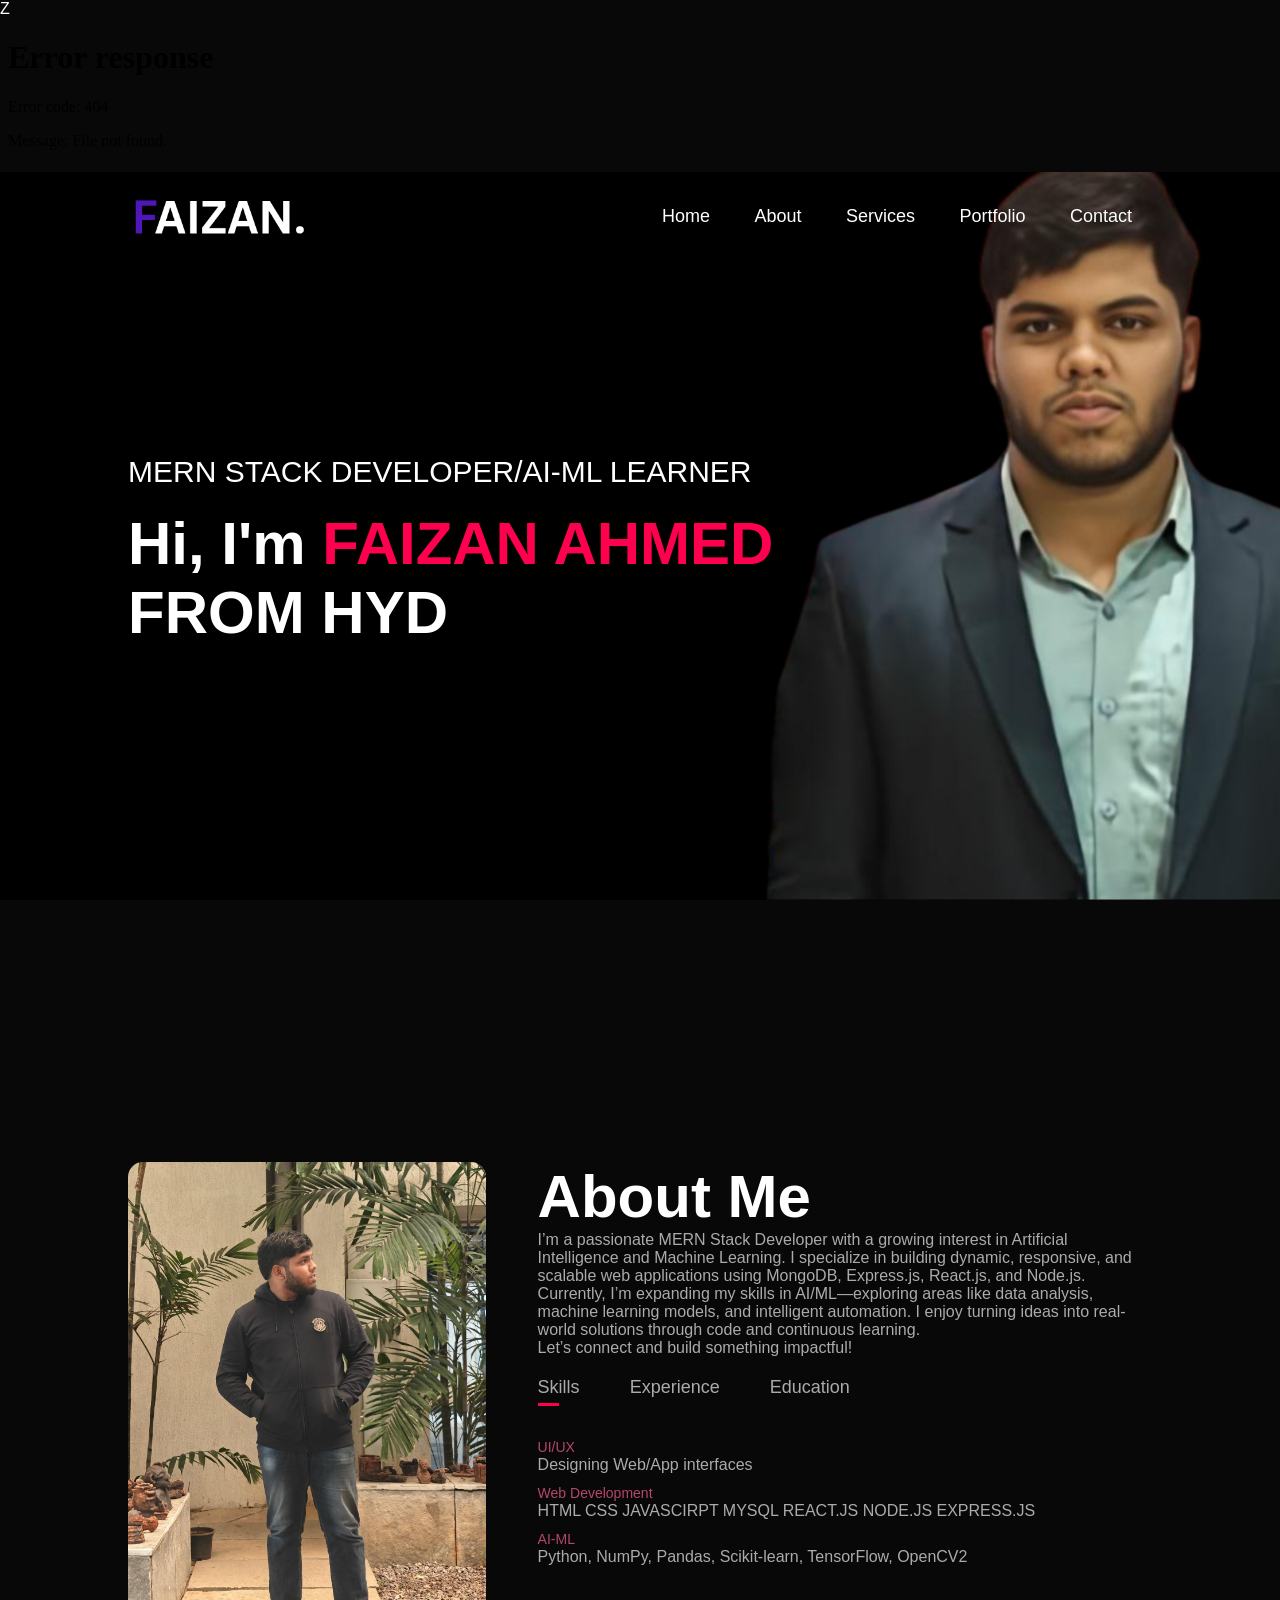
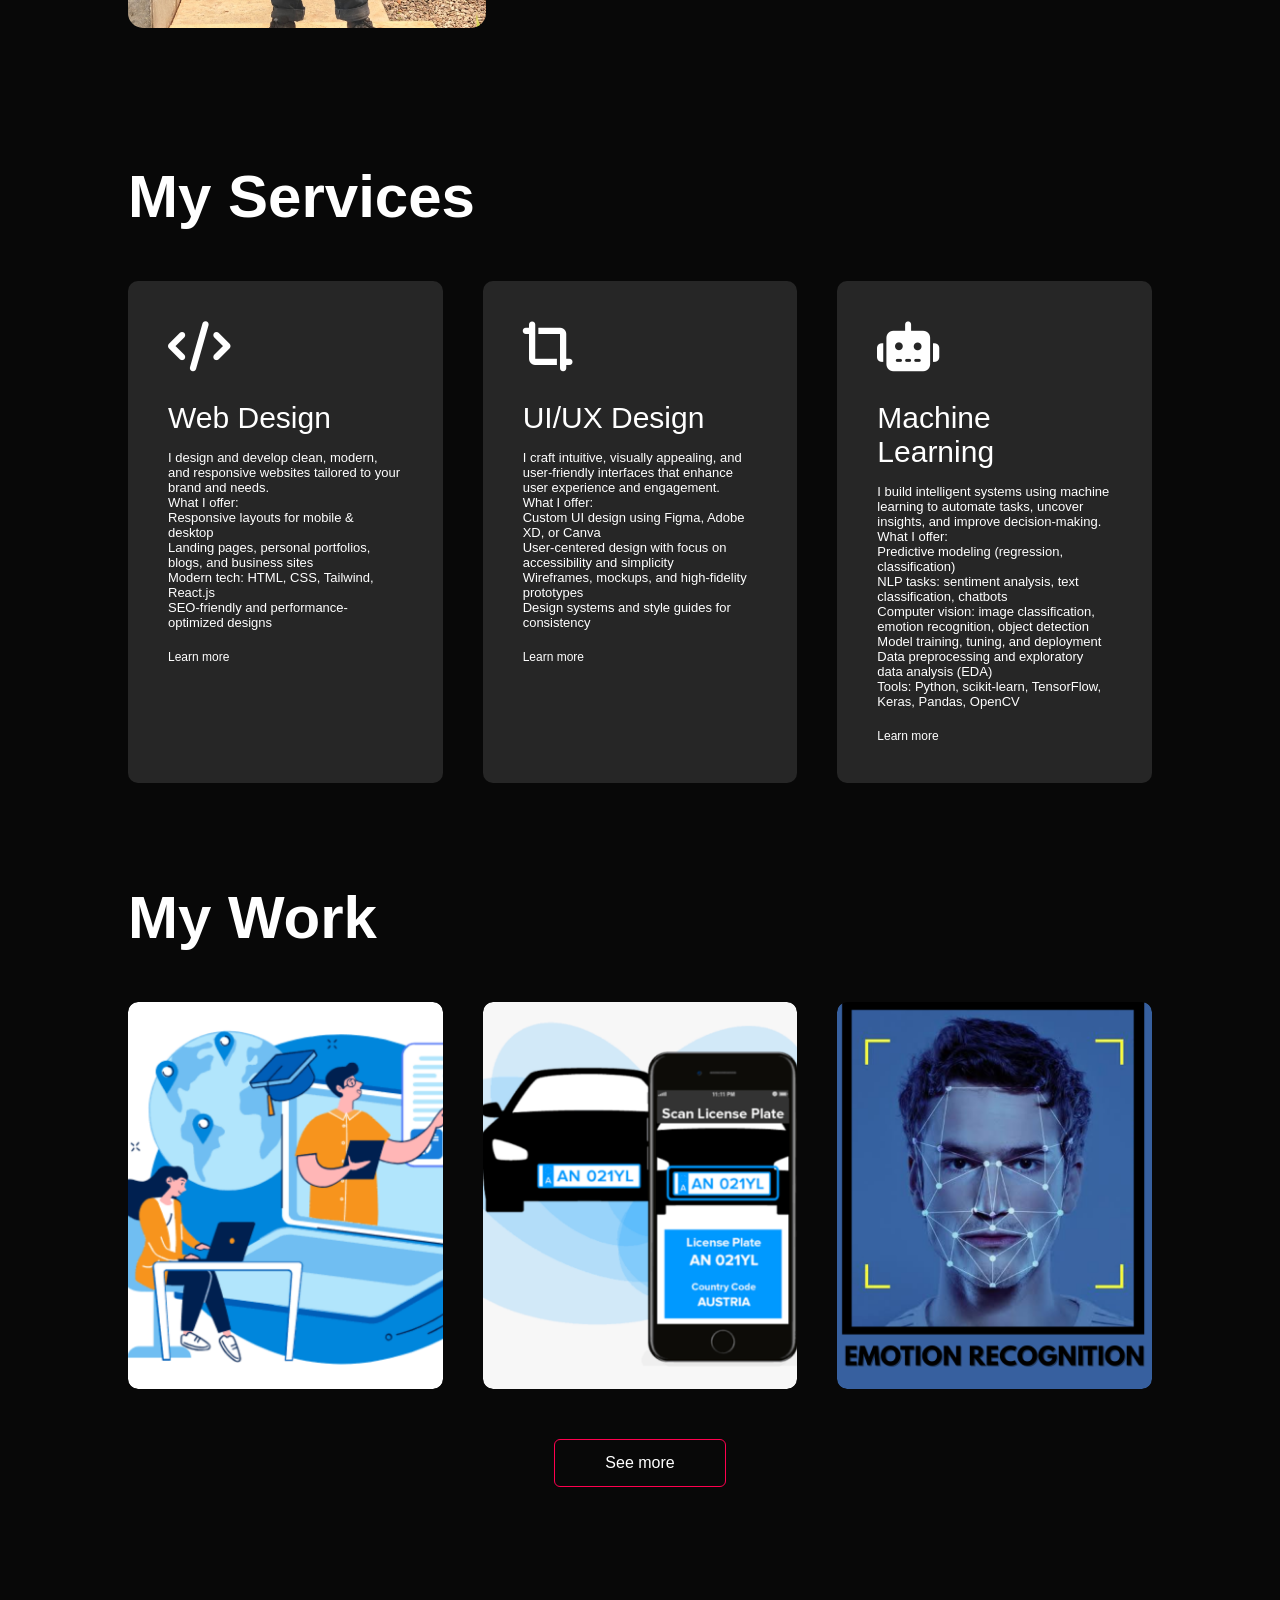
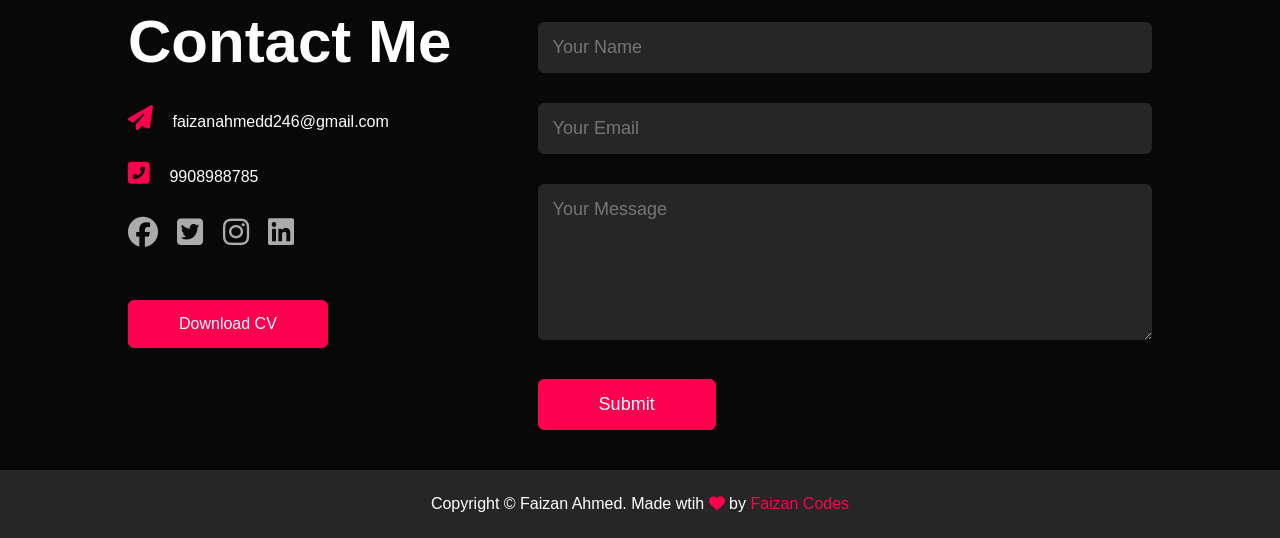
==== commit dc1af3f4: "Fix HTML structure and add chat feature" ====
--- a/index.html
+++ b/index.html
@@ -9,6 +9,11 @@
     <link rel="stylesheet" href="https://cdnjs.cloudflare.com/ajax/libs/font-awesome/6.7.2/css/all.min.css">
     
 </head>
+
+<div class="chat-icon" onclick="toggleChat()">Z</div>
+<div class="chat-popup" id="chatPopup">
+    <iframe src="zan-ai.html" width="100%" height="100%" frameborder="0"></iframe>
+</div>
 
 <div id="header">
     <div class="container">
@@ -235,5 +240,3 @@
   </script>
 </body>
 </html>
-
-
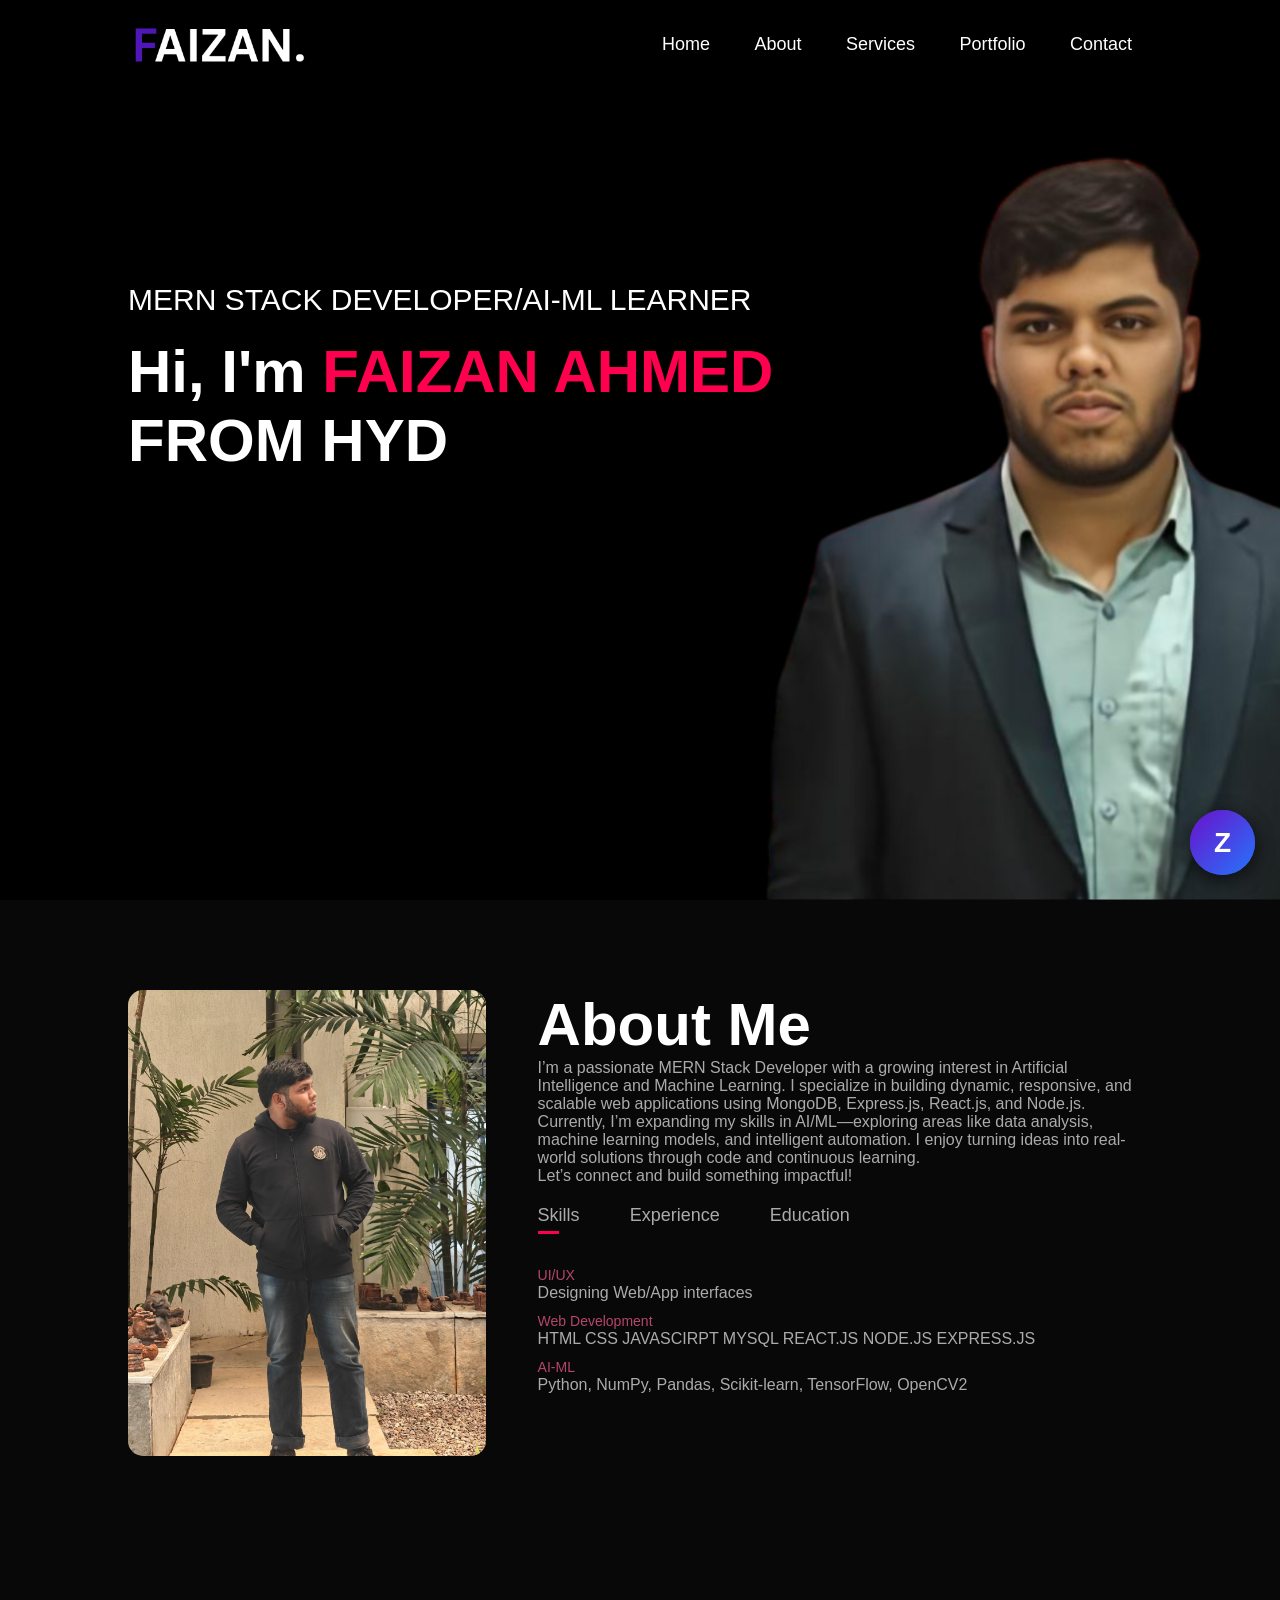
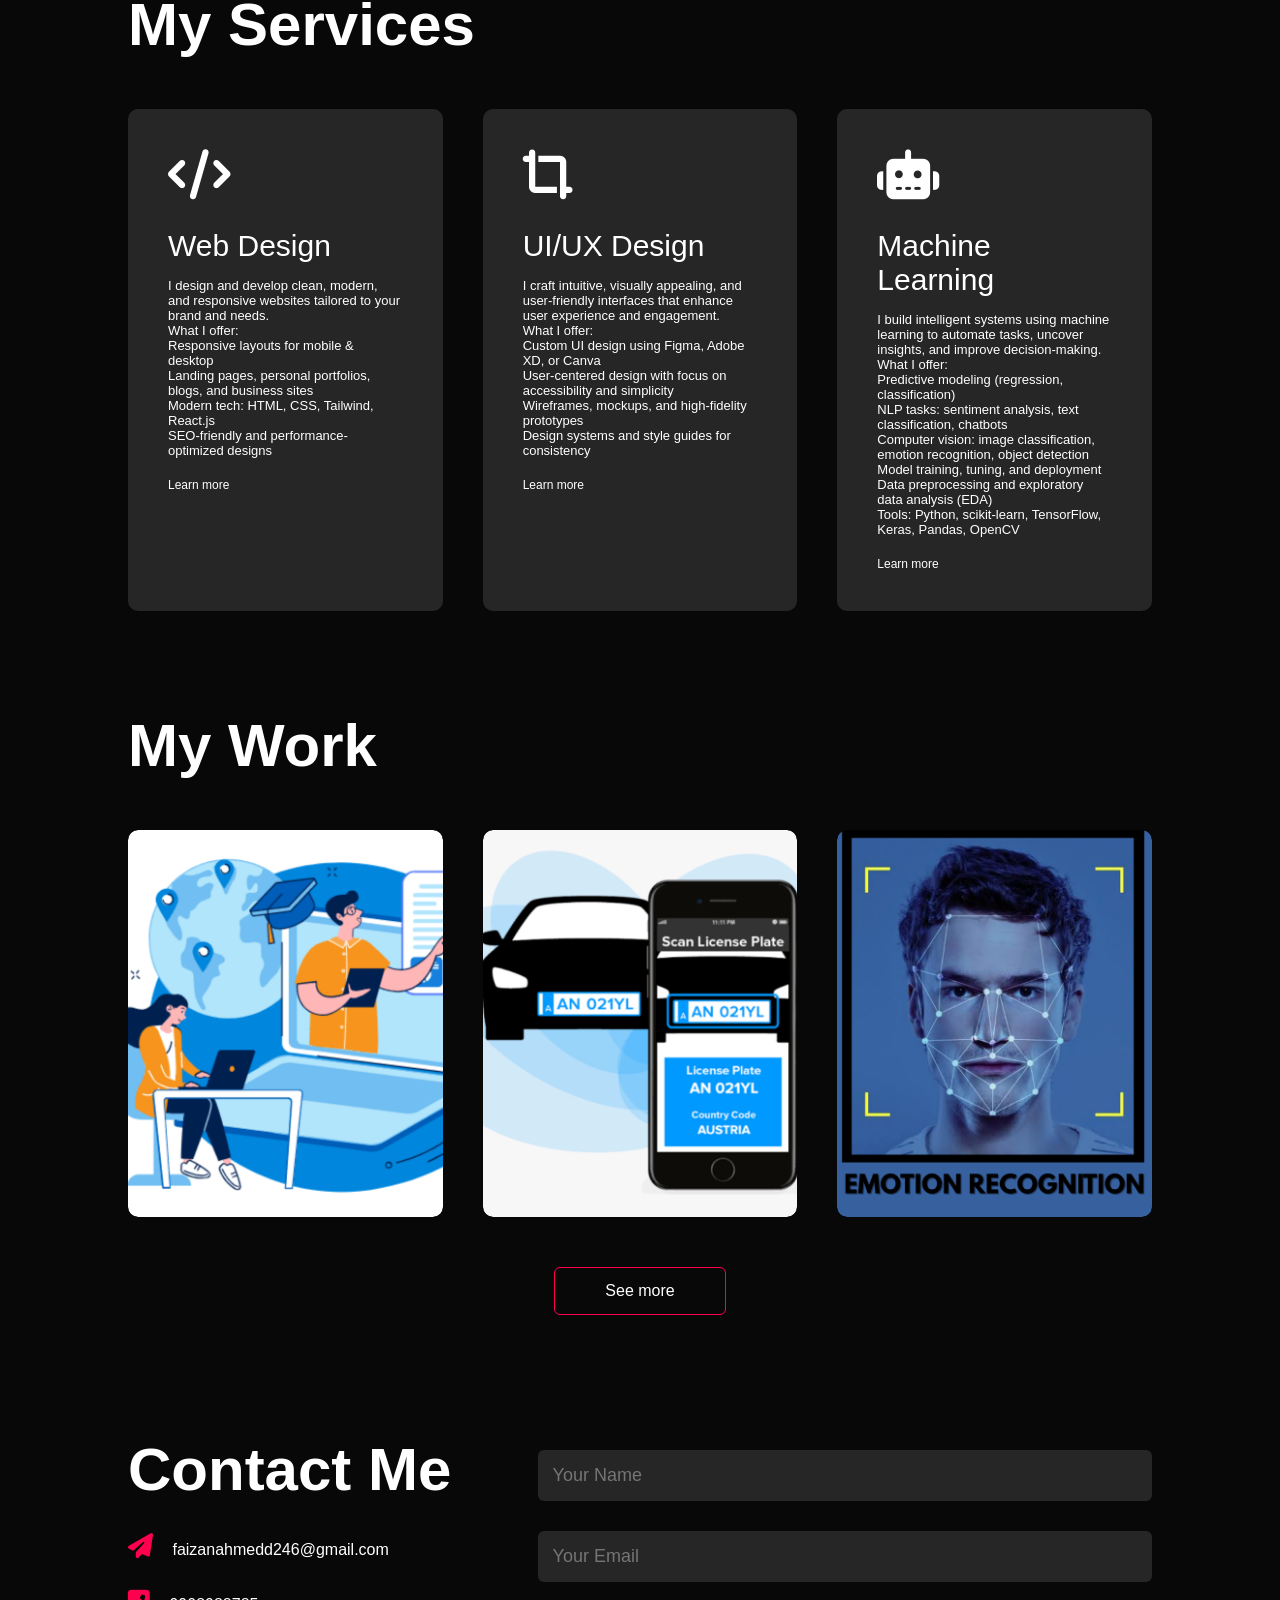
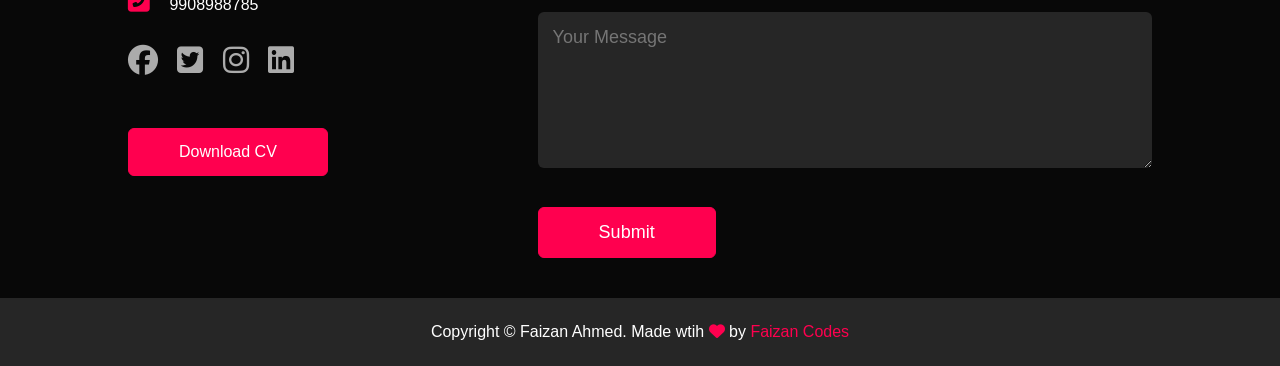
==== commit 441babe0: "Remove duplicate HTML and script sections Removed duplicate HTML structure and scripts from index.ht" ====
--- a/index.html
+++ b/index.html
@@ -9,6 +9,13 @@
     <link rel="stylesheet" href="https://cdnjs.cloudflare.com/ajax/libs/font-awesome/6.7.2/css/all.min.css">
     
 </head>
+<body>
+
+<div class="chat-icon" onclick="toggleChat()">Z</div>
+
+<div class="chat-popup" id="chatPopup">
+    <iframe src="zan-ai.html"></iframe>
+</div>
 
 <div class="chat-icon" onclick="toggleChat()">Z</div>
 <div class="chat-popup" id="chatPopup">
@@ -238,5 +245,16 @@
         .catch(error => console.error('Error!', error.message))
     })
   </script>
+<script>
+function toggleChat() {
+    const popup = document.getElementById("chatPopup");
+
+    if (popup.style.display === "block") {
+        popup.style.display = "none";
+    } else {
+        popup.style.display = "block";
+    }
+}
+</script>
 </body>
 </html>
--- a/style.css
+++ b/style.css
@@ -390,4 +390,70 @@
     color: #61b752;
     margin-top: -40px;
     display: block;
-}+}
+
+/* ==========================
+   ZAN AI CHATBOT
+========================== */
+
+.chat-icon{
+    position: fixed;
+    bottom: 25px;
+    right: 25px;
+    width: 65px;
+    height: 65px;
+    background: linear-gradient(135deg,#6a11cb,#2575fc);
+    color: white;
+    border-radius: 50%;
+    display:flex;
+    justify-content:center;
+    align-items:center;
+    font-size:28px;
+    font-weight:bold;
+    cursor:pointer;
+    z-index:10000;
+    box-shadow:0 5px 20px rgba(0,0,0,.4);
+    transition:.3s;
+}
+
+.chat-icon:hover{
+    transform:scale(1.1);
+}
+
+.chat-popup{
+    display:none;
+    position:fixed;
+    bottom:100px;
+    right:20px;
+    width:420px;
+    height:650px;
+    border-radius:20px;
+    overflow:hidden;
+    z-index:9999;
+    box-shadow:0 10px 40px rgba(0,0,0,.5);
+    background:#000;
+}
+
+.chat-popup iframe{
+    width:100%;
+    height:100%;
+    border:none;
+}
+
+/* Mobile */
+
+@media(max-width:768px){
+
+    .chat-popup{
+        width:95%;
+        height:80vh;
+        right:2.5%;
+        bottom:90px;
+    }
+
+    .chat-icon{
+        width:60px;
+        height:60px;
+        font-size:24px;
+    }
+}
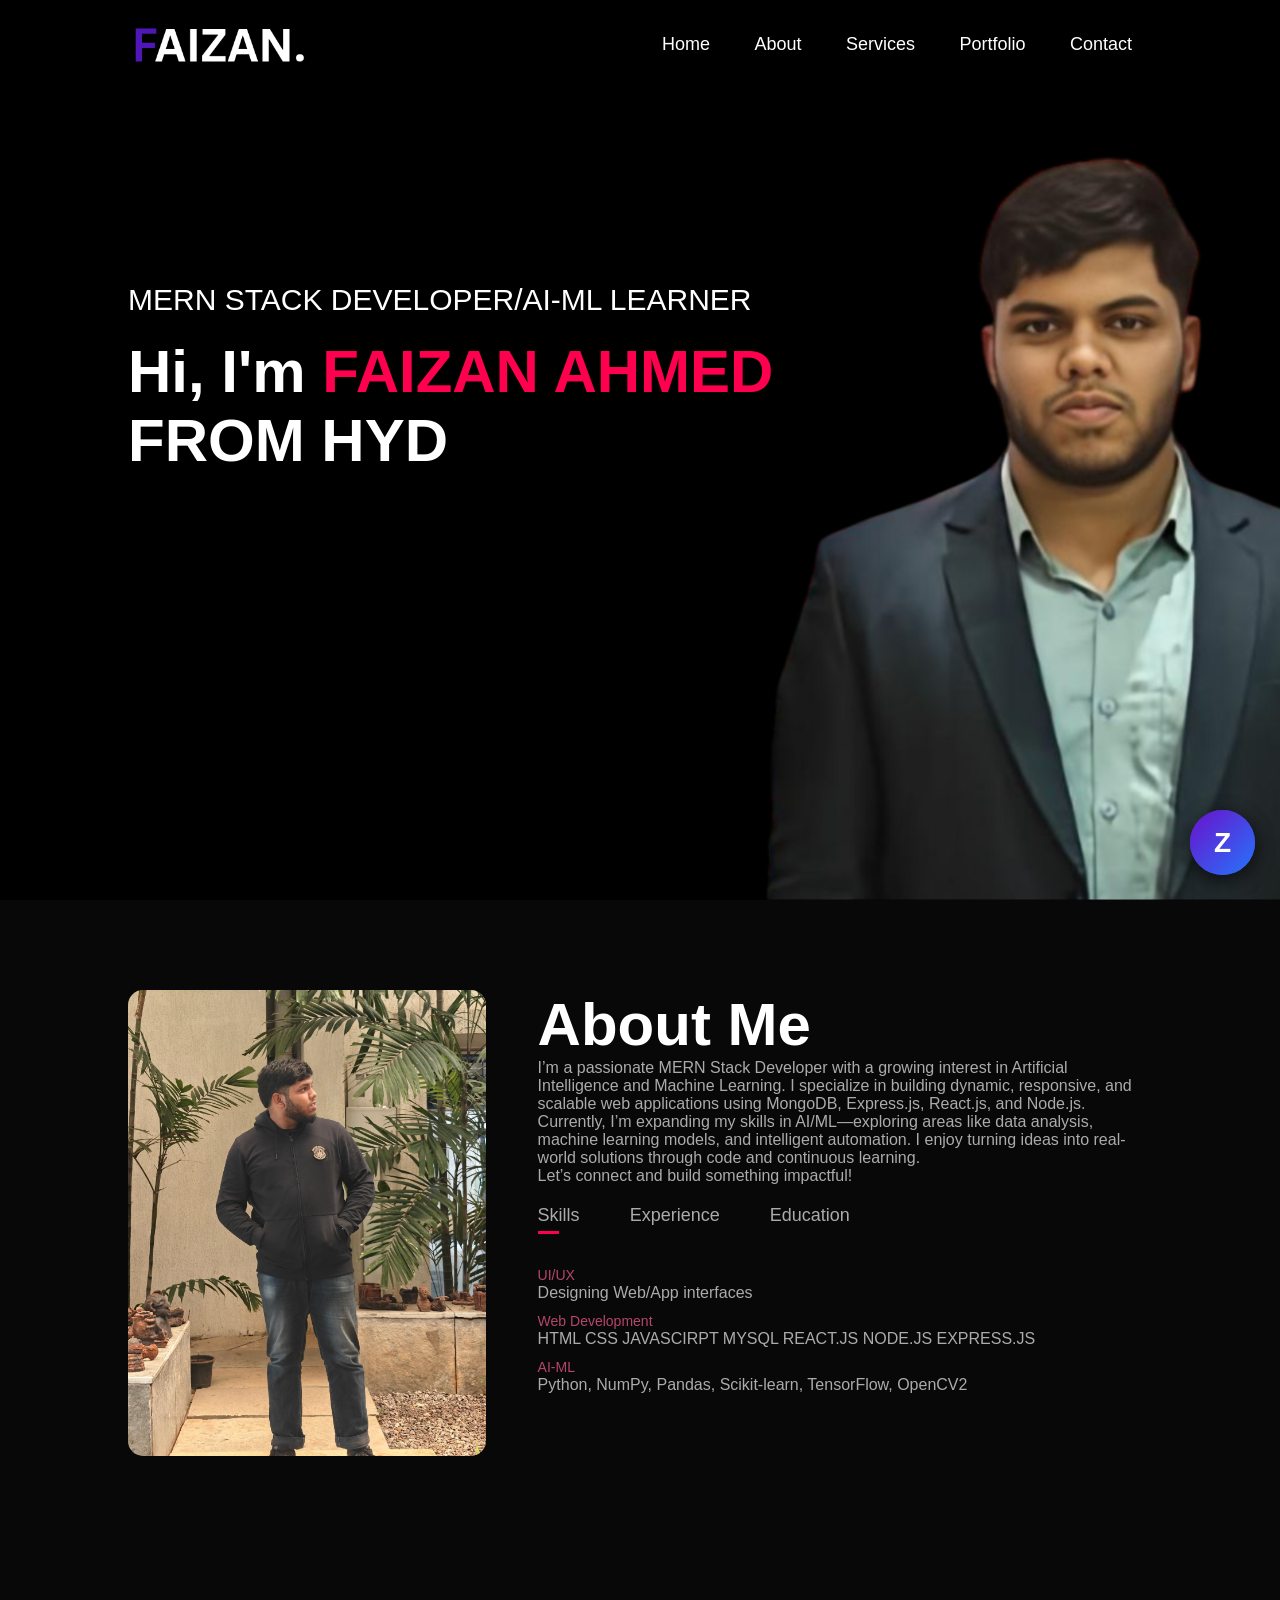
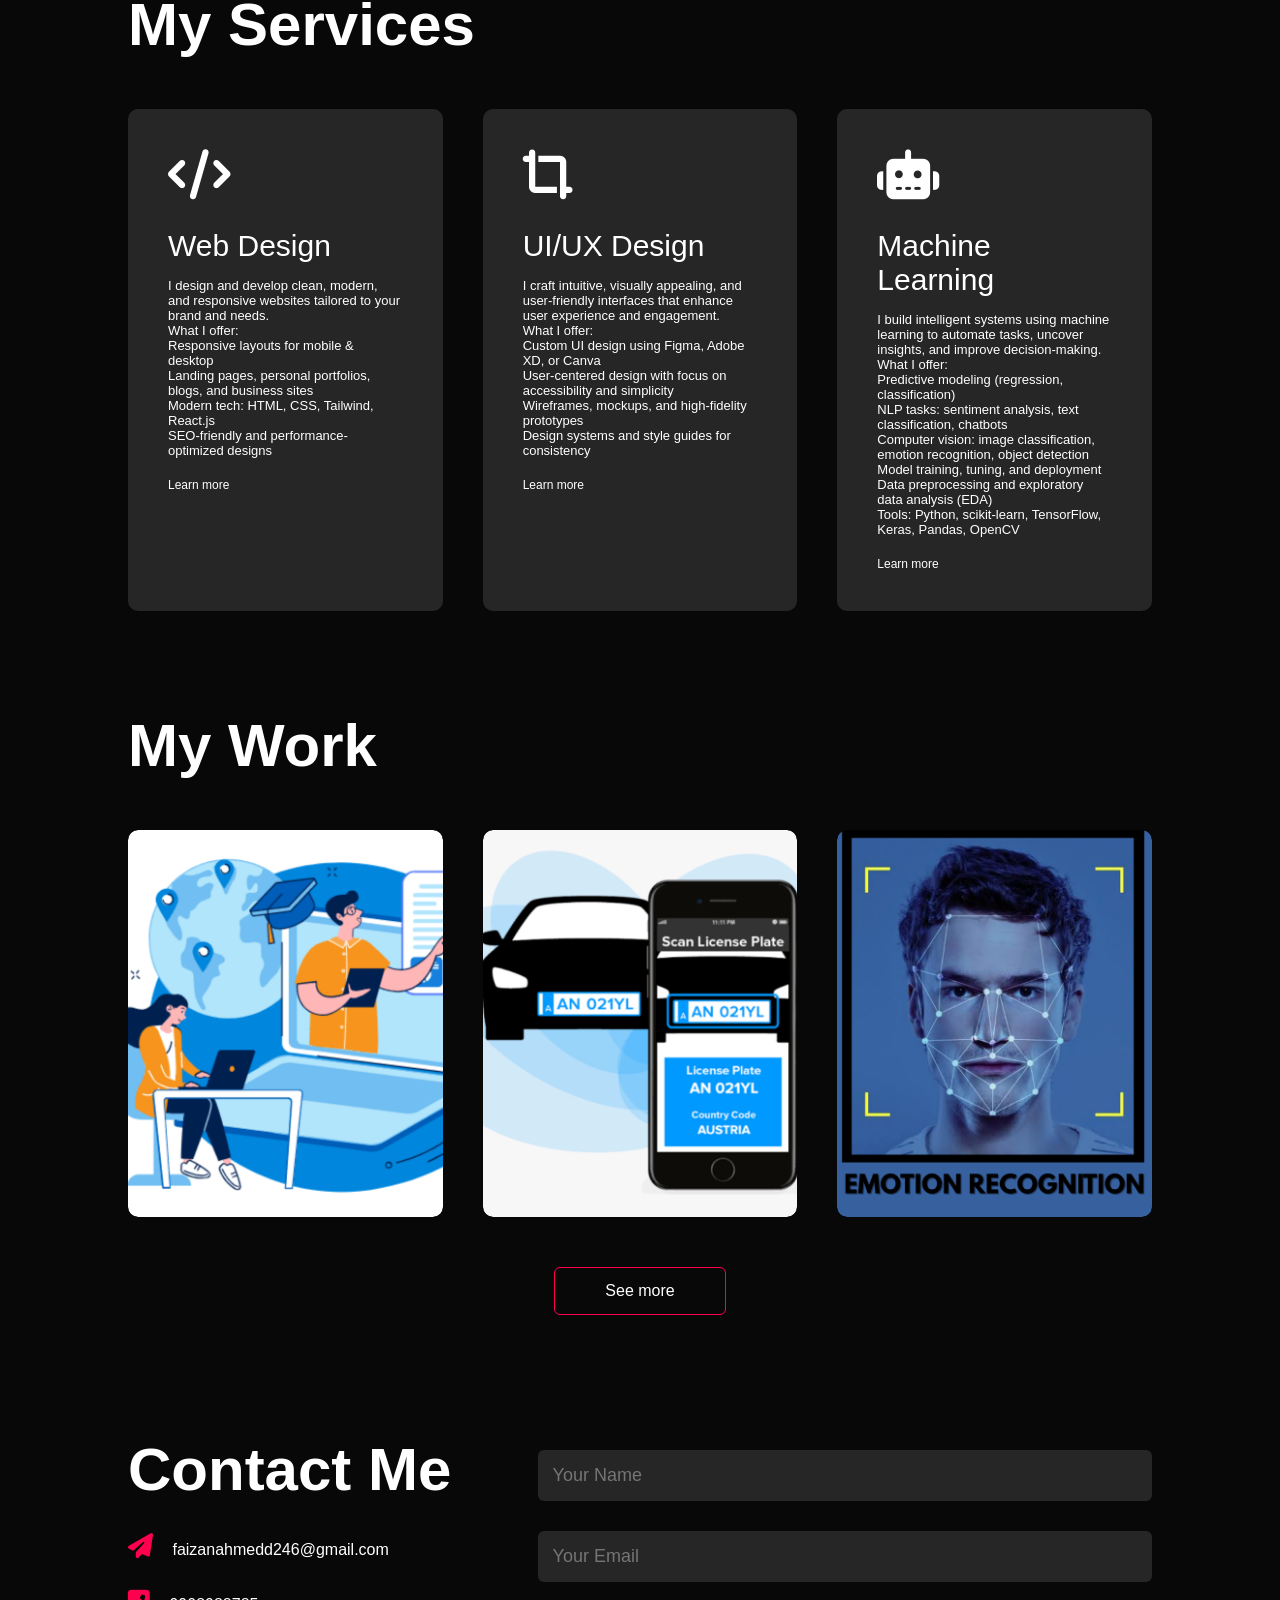
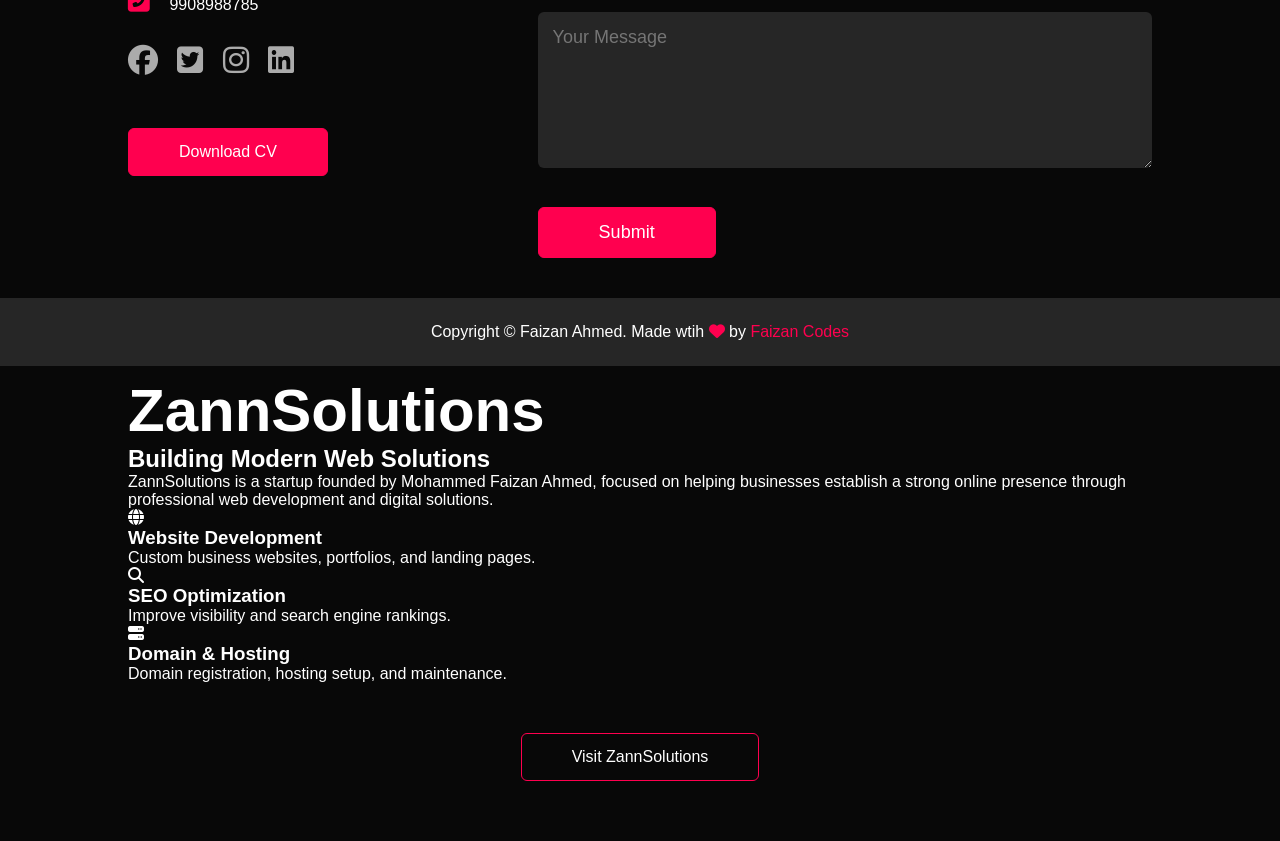
==== commit c38cb72c: "Refactor index.html for improved structure and readability" ====
--- a/index.html
+++ b/index.html
@@ -188,6 +188,45 @@
         <p>Copyright © Faizan Ahmed. Made wtih <i class="fas fa-heart"></i> by <a href="https://www.youtube.com/@Faizancodes246">Faizan Codes</a></p>
     </div>
 </div>
+<section id="zannsolutions">
+    <div class="container">
+        <h1 class="sub-title">ZannSolutions</h1>
+
+        <div class="zann-box">
+            <h2>Building Modern Web Solutions</h2>
+
+            <p>
+                ZannSolutions is a startup founded by Mohammed Faizan Ahmed,
+                focused on helping businesses establish a strong online presence
+                through professional web development and digital solutions.
+            </p>
+
+            <div class="zann-services">
+                <div>
+                    <i class="fas fa-globe"></i>
+                    <h3>Website Development</h3>
+                    <p>Custom business websites, portfolios, and landing pages.</p>
+                </div>
+
+                <div>
+                    <i class="fas fa-search"></i>
+                    <h3>SEO Optimization</h3>
+                    <p>Improve visibility and search engine rankings.</p>
+                </div>
+
+                <div>
+                    <i class="fas fa-server"></i>
+                    <h3>Domain & Hosting</h3>
+                    <p>Domain registration, hosting setup, and maintenance.</p>
+                </div>
+            </div>
+
+            <a href="https://zannsolutions.vercel.app/" class="btn" target="_blank">
+                Visit ZannSolutions
+            </a>
+        </div>
+    </div>
+</section>
 
 
 
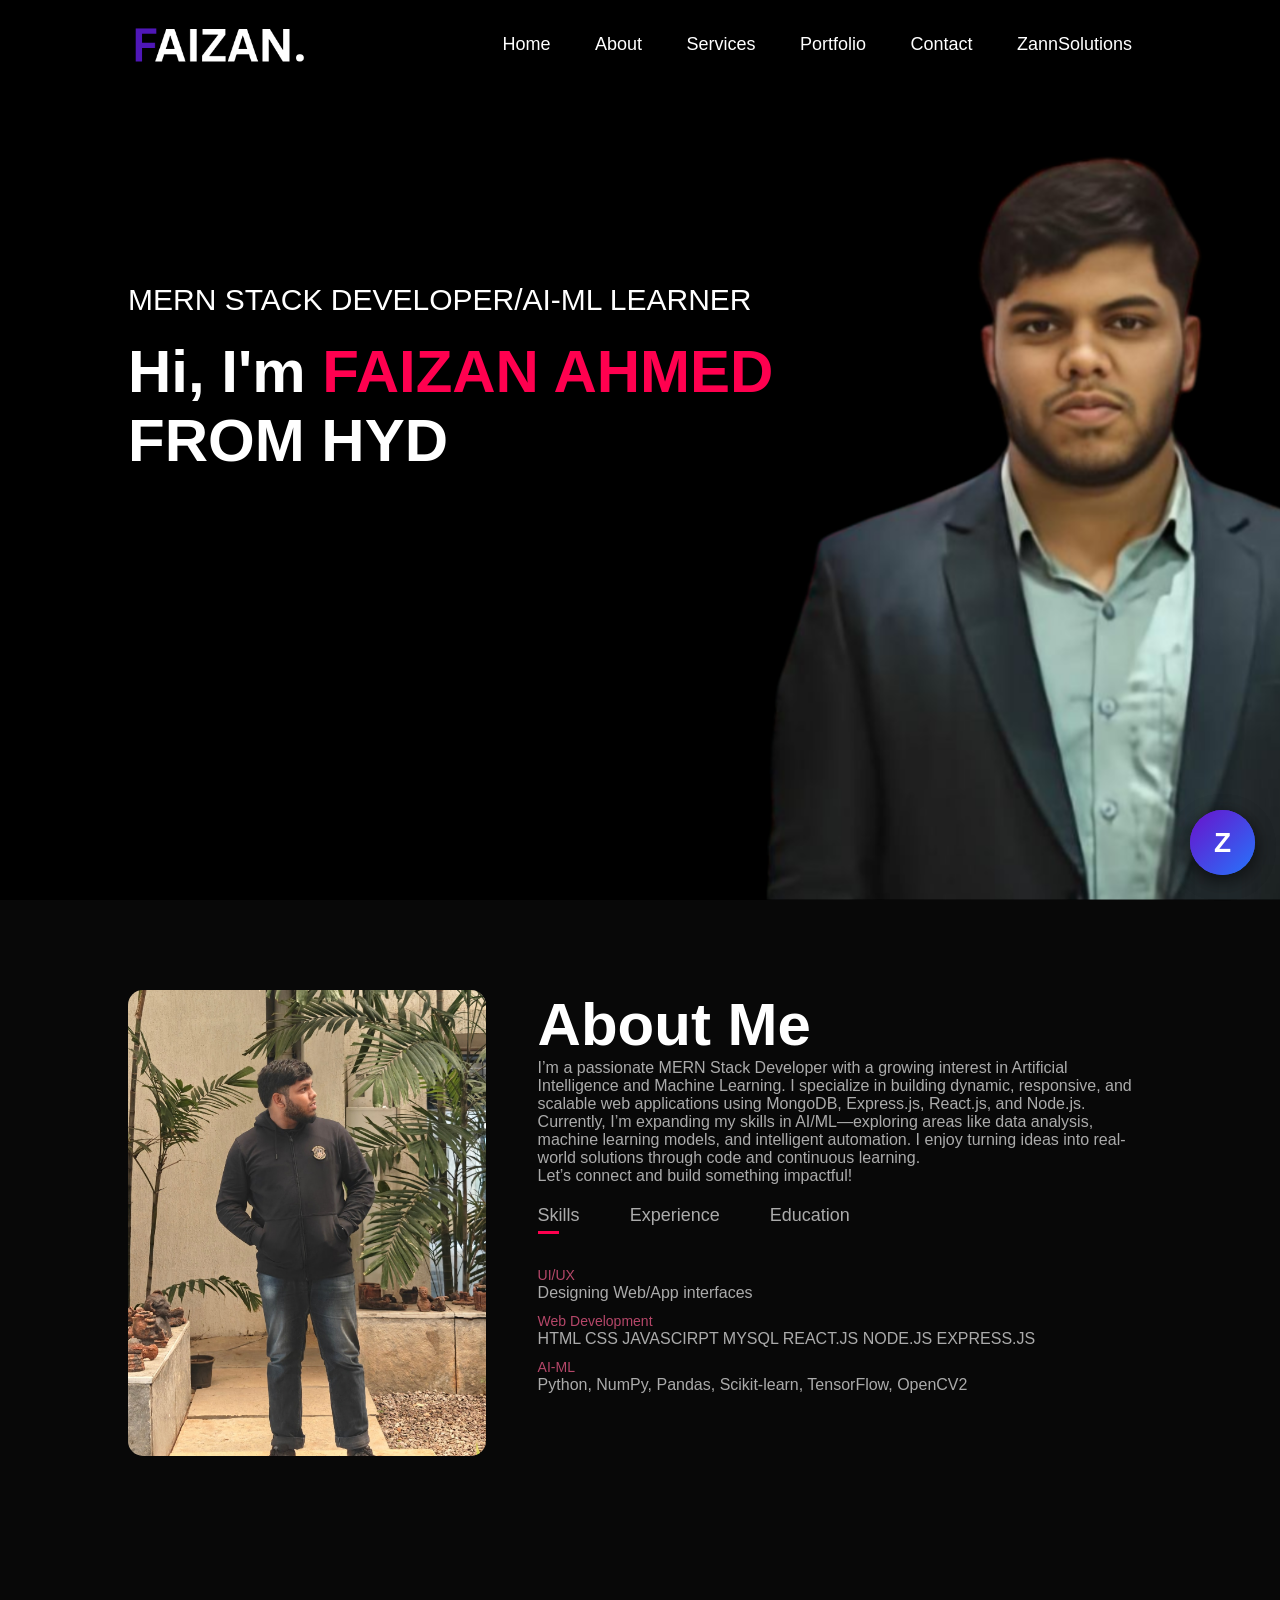
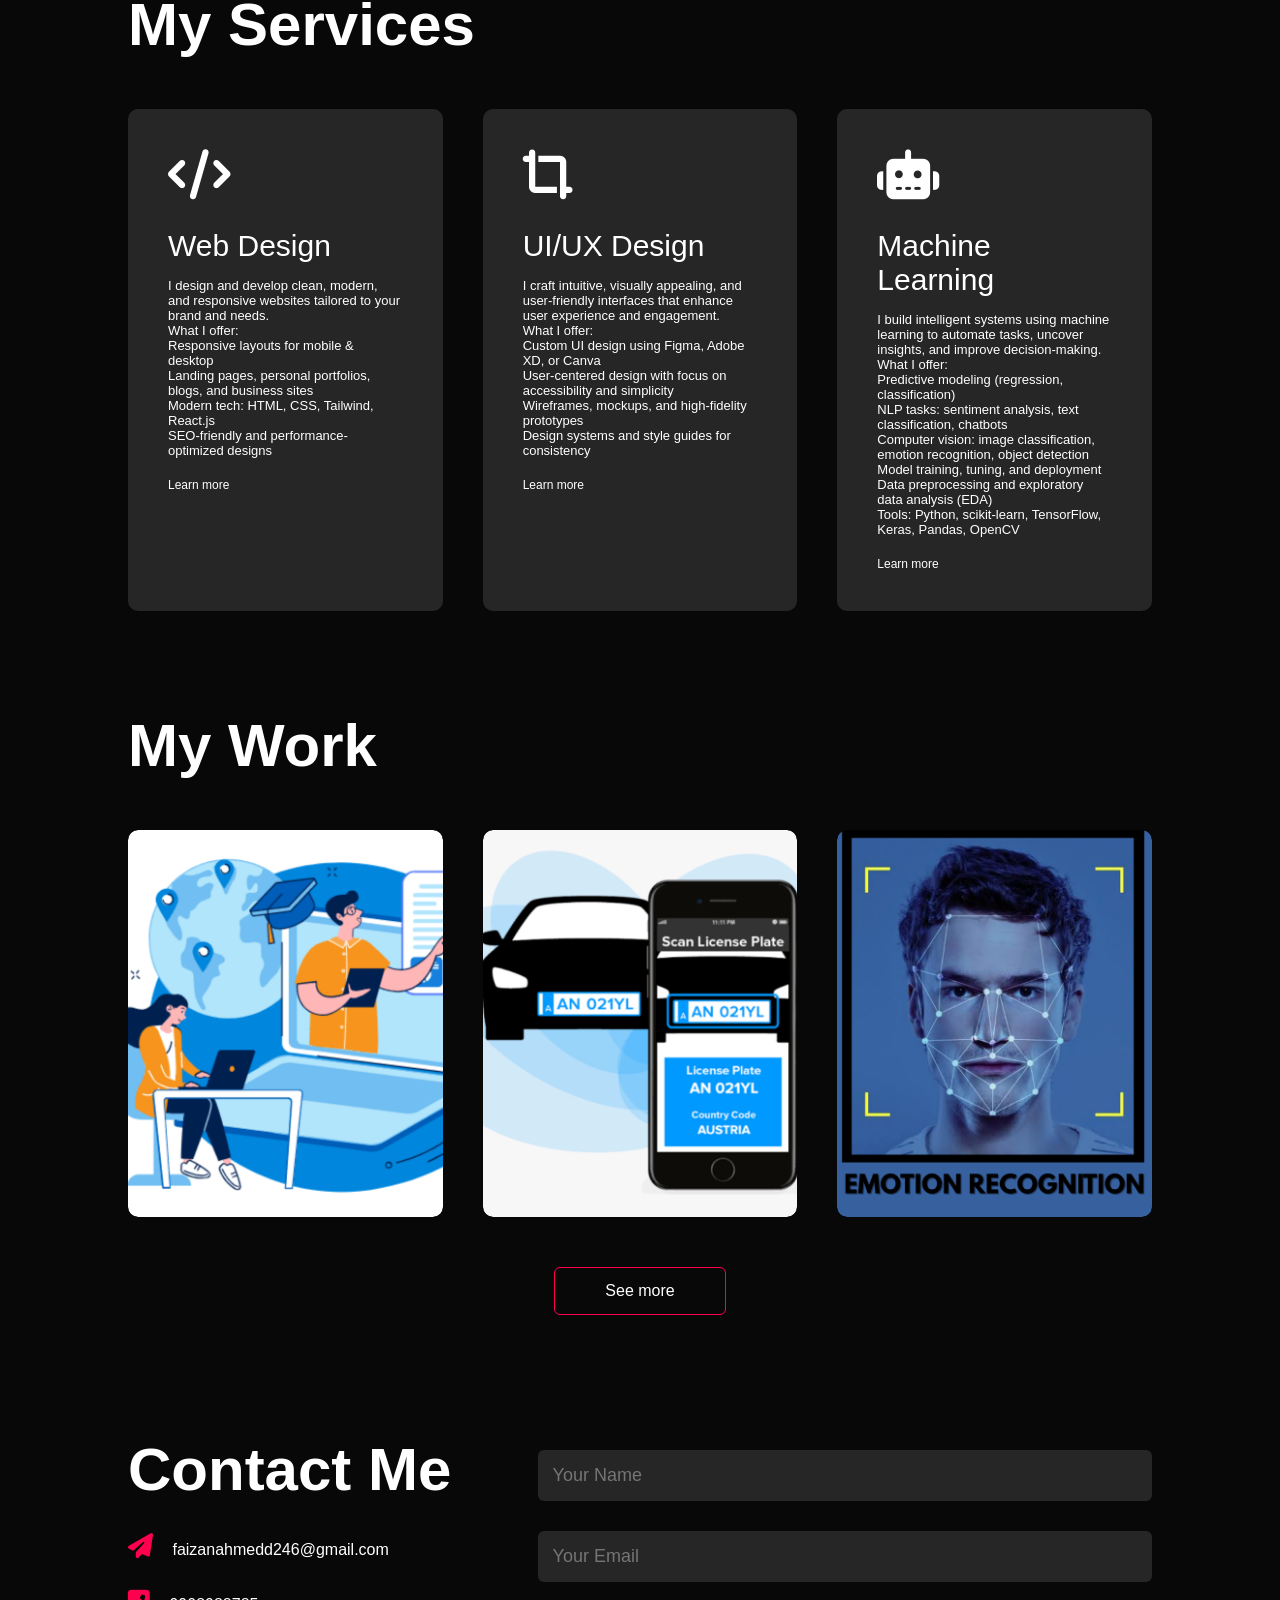
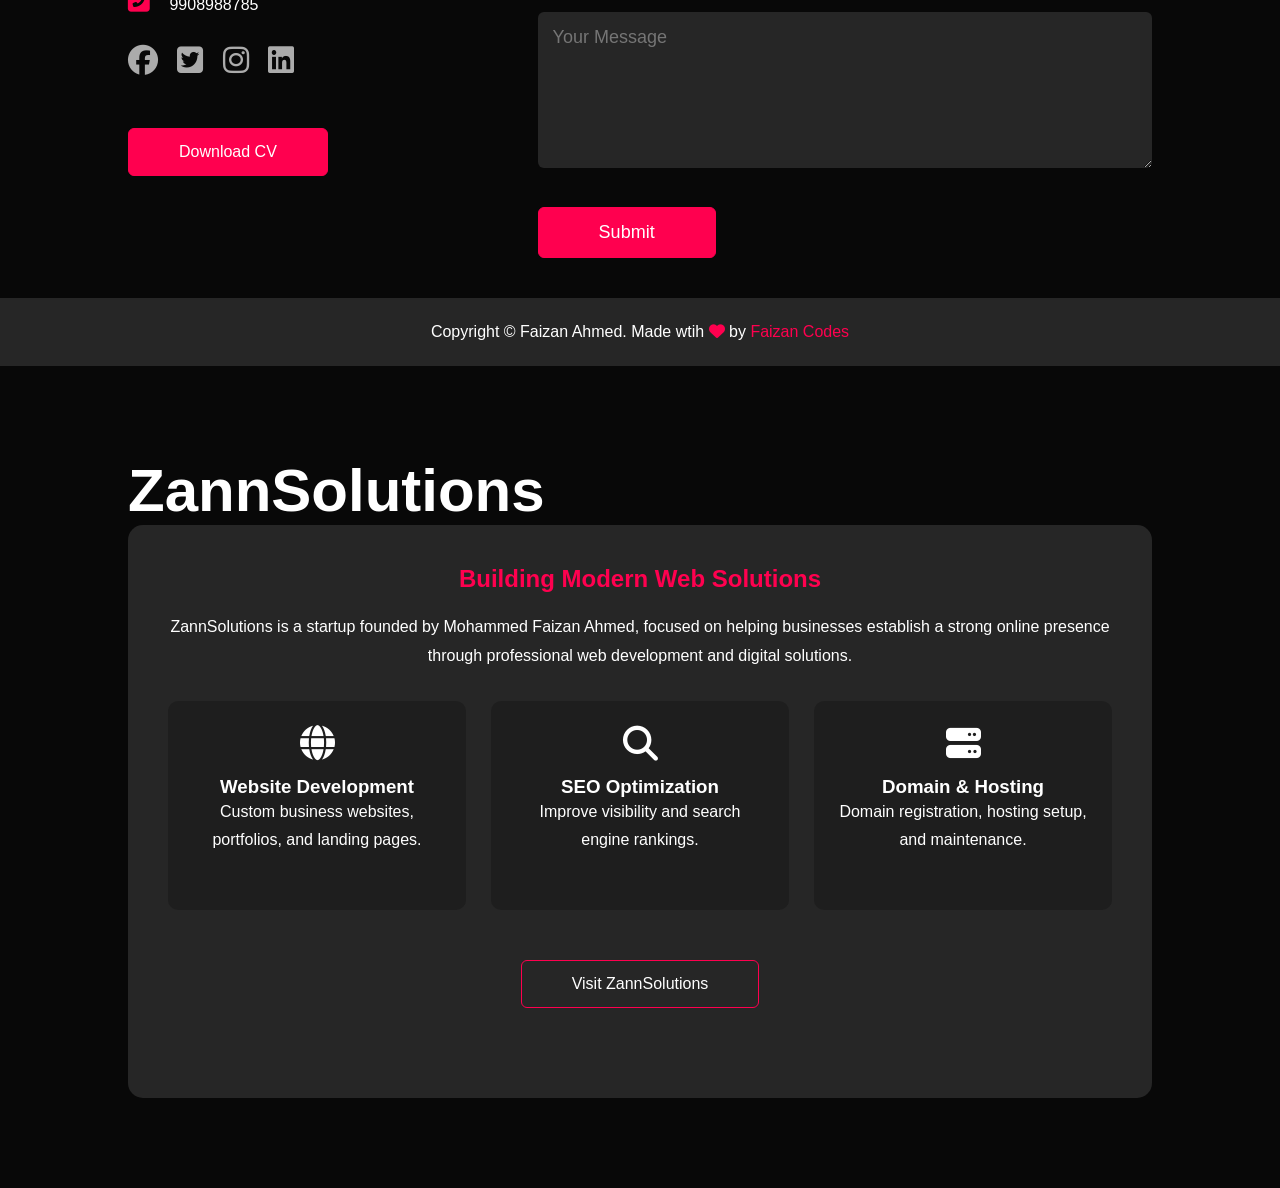
==== commit a687c4a2: "Fix HTML structure and remove duplicates" ====
--- a/index.html
+++ b/index.html
@@ -32,6 +32,7 @@
                 <li><a href="#services">Services</a></li>
                 <li><a href="#portfolio">Portfolio</a></li>
                 <li><a href="#contact">Contact</a></li>
+                <li><a href="#zannsolutions">ZannSolutions</a></li>
                 <i class="fas fa-times" onclick="closemenu()"></i>
             </ul>
             <i class="fas fa-bars" onclick="openmenu()"></i>
--- a/style.css
+++ b/style.css
@@ -439,6 +439,52 @@
     height:100%;
     border:none;
 }
+#zannsolutions{
+    padding:80px 0;
+}
+
+.zann-box{
+    background:#262626;
+    padding:40px;
+    border-radius:15px;
+    text-align:center;
+}
+
+.zann-box h2{
+    color:#ff004f;
+    margin-bottom:20px;
+}
+
+.zann-box p{
+    margin-bottom:30px;
+    line-height:1.8;
+}
+
+.zann-services{
+    display:grid;
+    grid-template-columns:repeat(auto-fit,minmax(250px,1fr));
+    gap:25px;
+    margin-top:30px;
+}
+
+.zann-services div{
+    background:#1e1e1e;
+    padding:25px;
+    border-radius:10px;
+    transition:0.3s;
+}
+
+.zann-services div:hover{
+    transform:translateY(-8px);
+    background:#ff004f;
+}
+
+.zann-services i{
+    font-size:35px;
+    margin-bottom:15px;
+}
+
+
 
 /* Mobile */
 
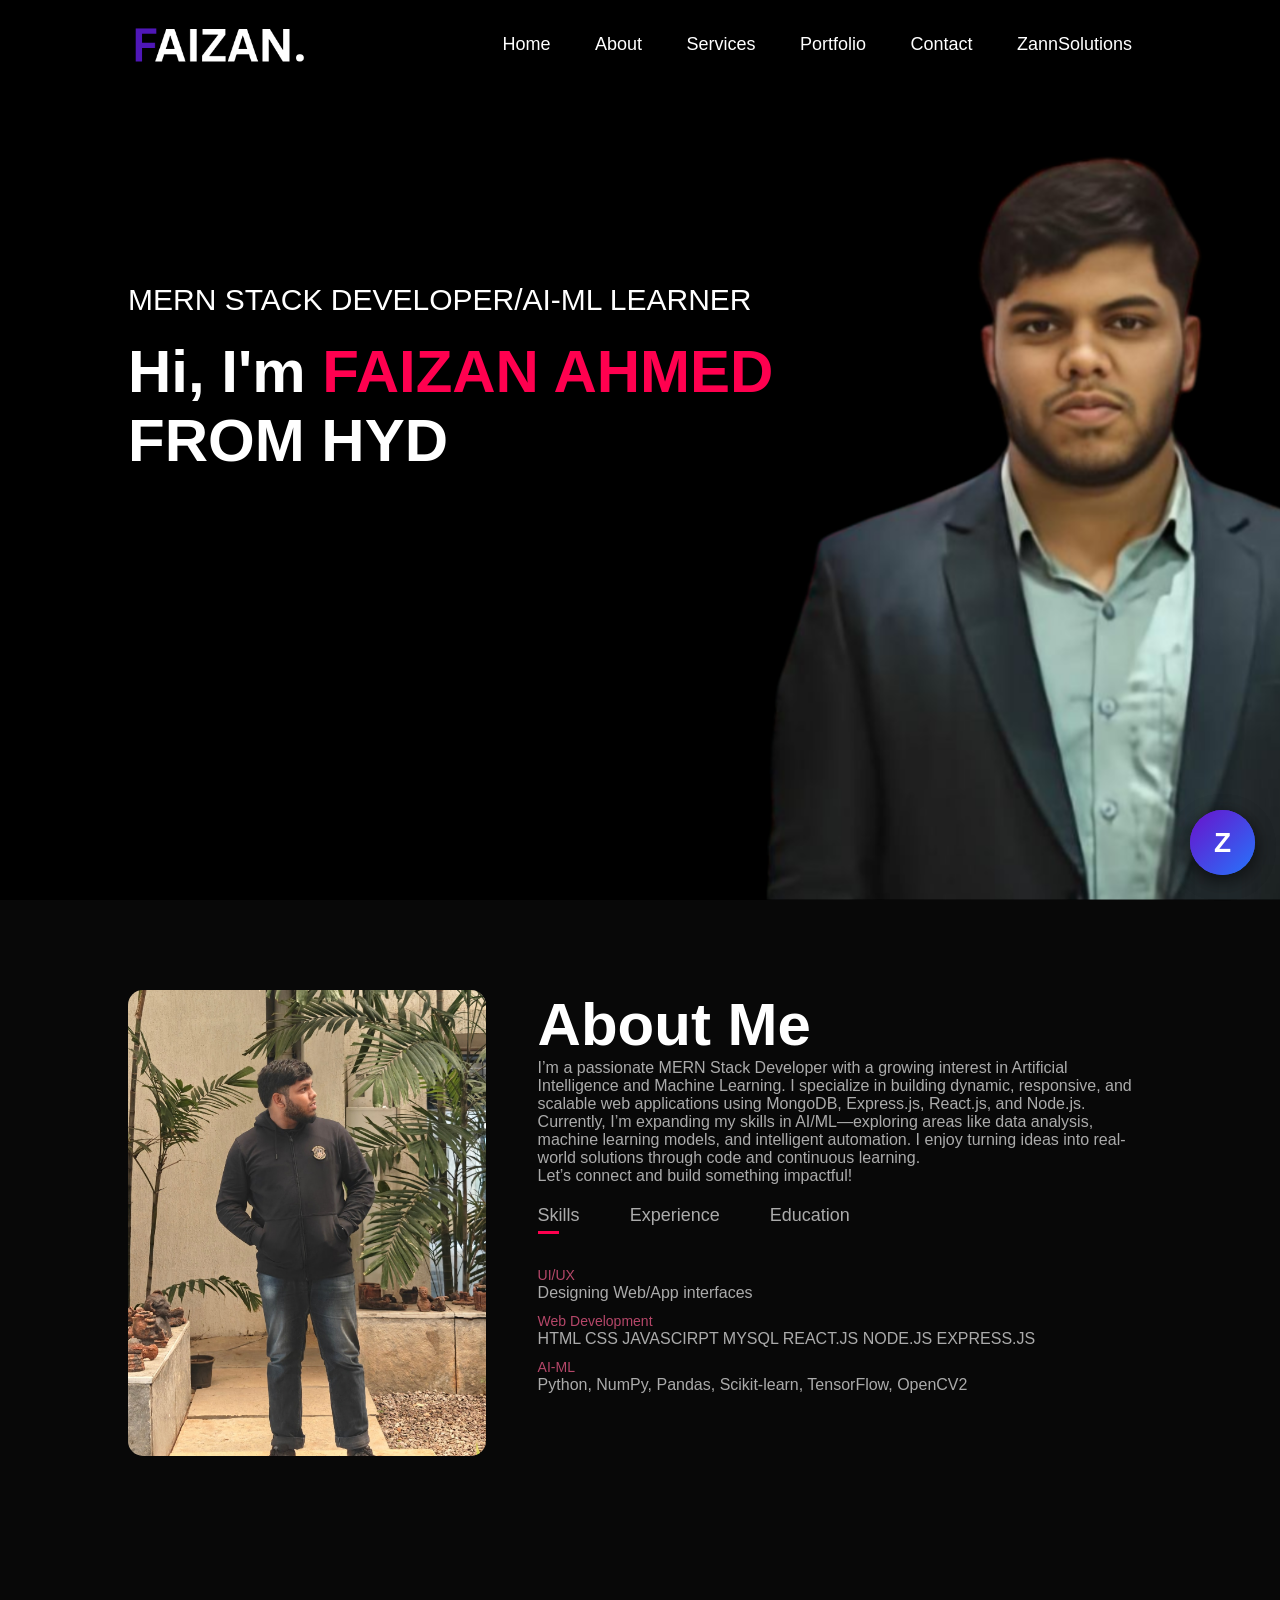
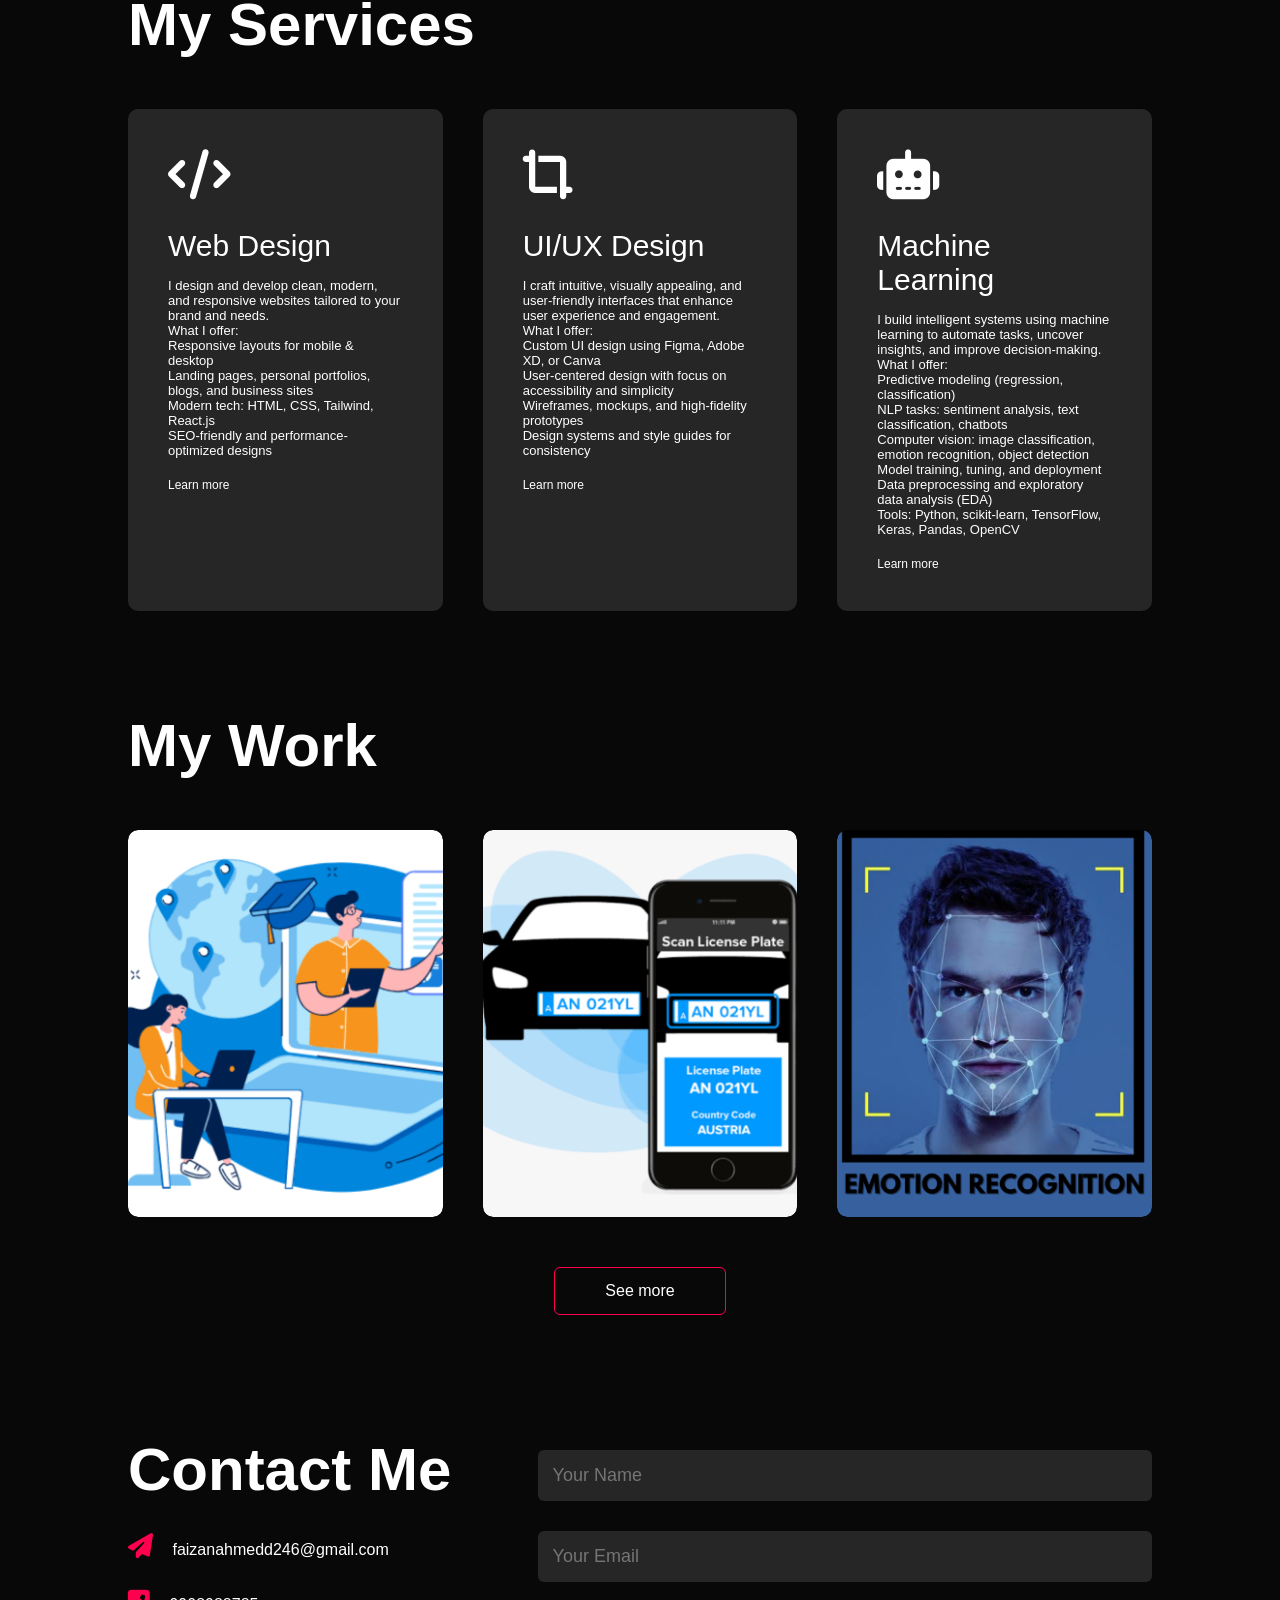
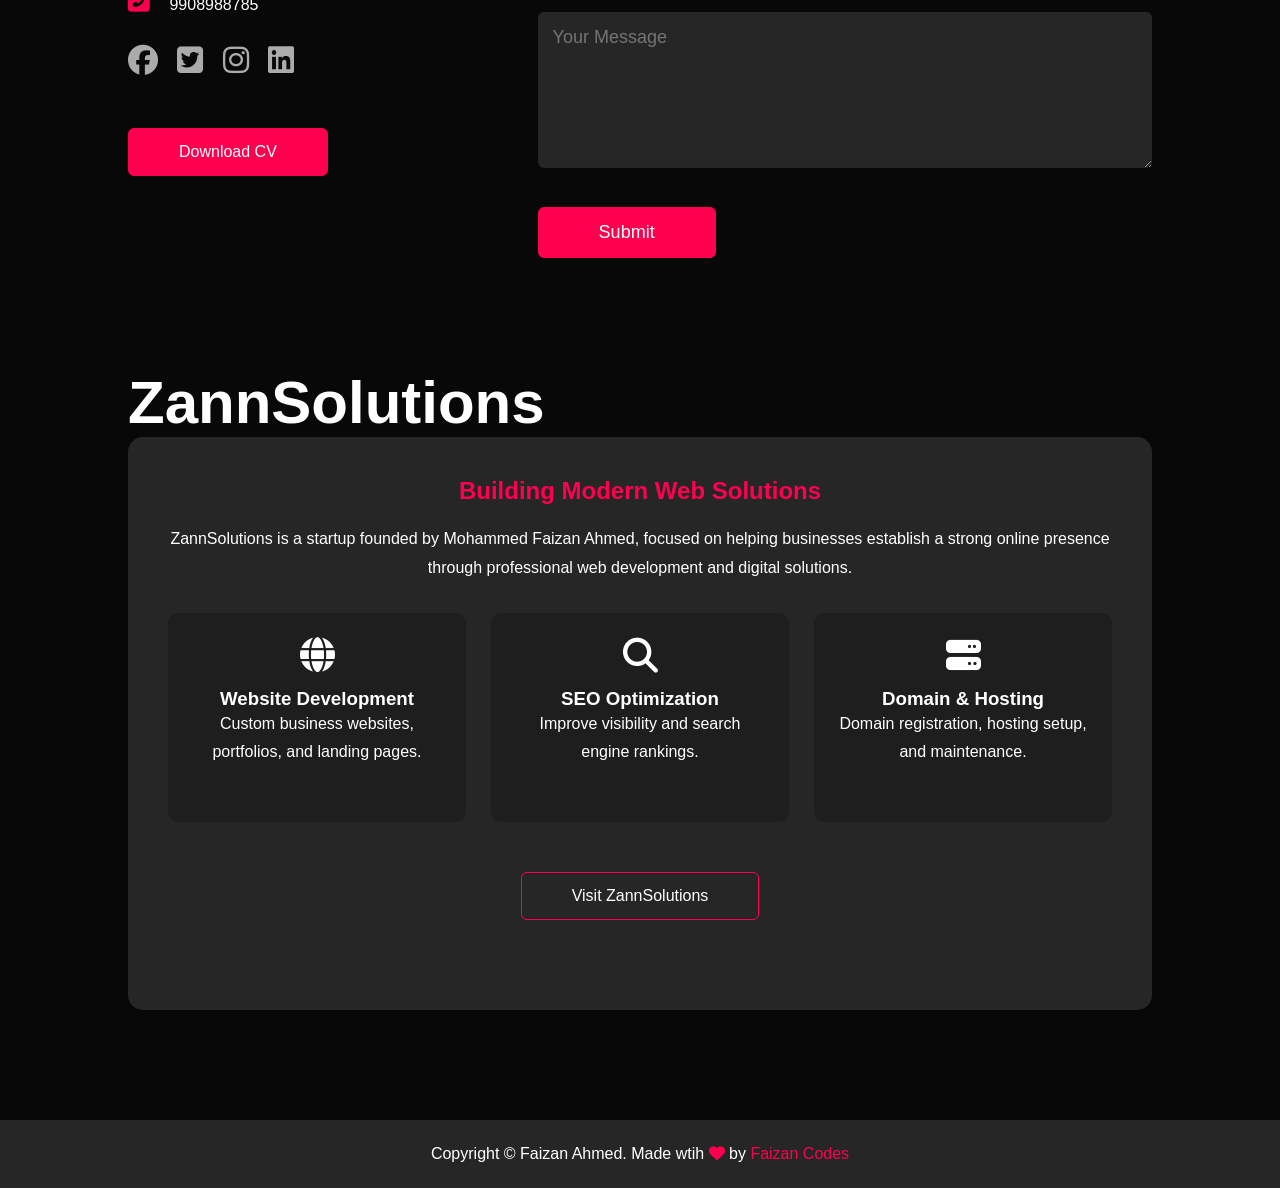
==== commit ff18e973: "Restore index.html to original state Restored original HTML structure and content." ====
--- a/index.html
+++ b/index.html
@@ -185,11 +185,7 @@
             </div>
         </div>
     </div>
-    <div class="copyright">
-        <p>Copyright © Faizan Ahmed. Made wtih <i class="fas fa-heart"></i> by <a href="https://www.youtube.com/@Faizancodes246">Faizan Codes</a></p>
-    </div>
-</div>
-<section id="zannsolutions">
+    <section id="zannsolutions">
     <div class="container">
         <h1 class="sub-title">ZannSolutions</h1>
 
@@ -228,6 +224,11 @@
         </div>
     </div>
 </section>
+
+    <div class="copyright">
+        <p>Copyright © Faizan Ahmed. Made wtih <i class="fas fa-heart"></i> by <a href="https://www.youtube.com/@Faizancodes246">Faizan Codes</a></p>
+    </div>
+</div>
 
 
 
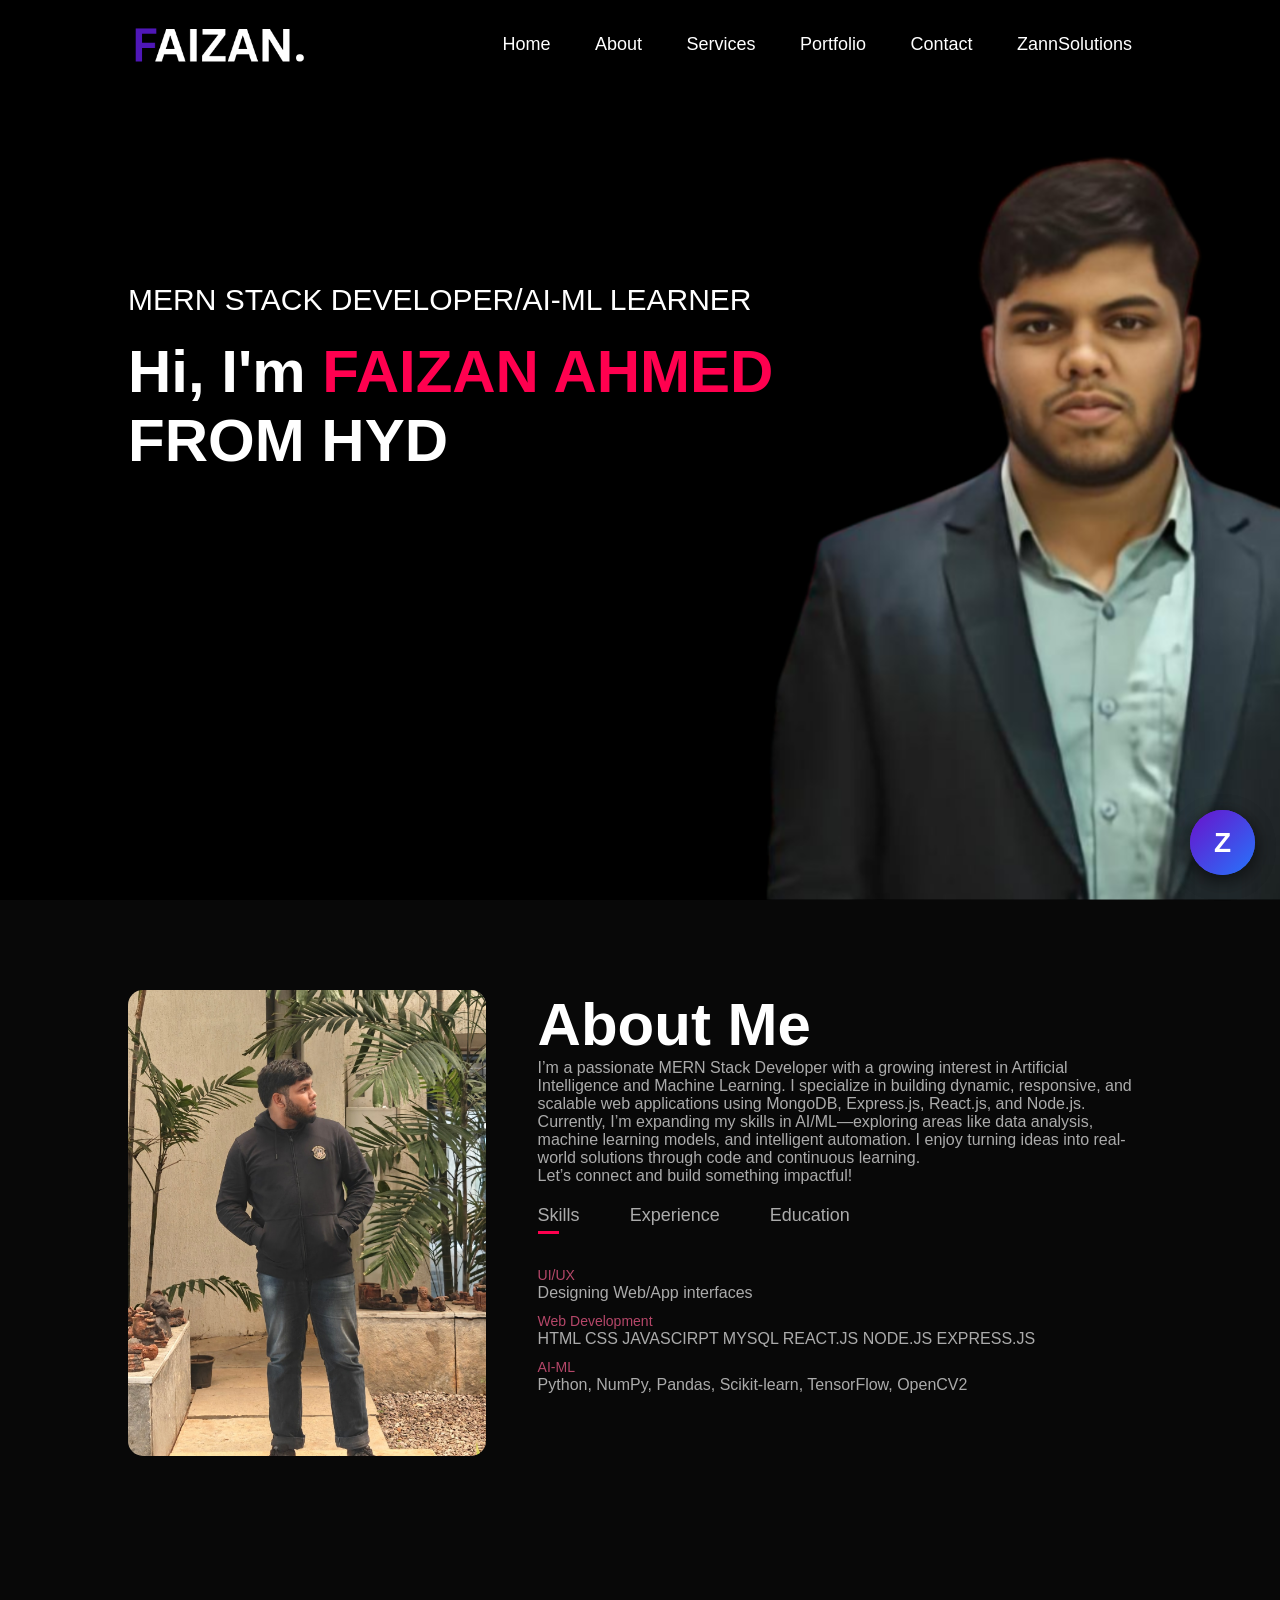
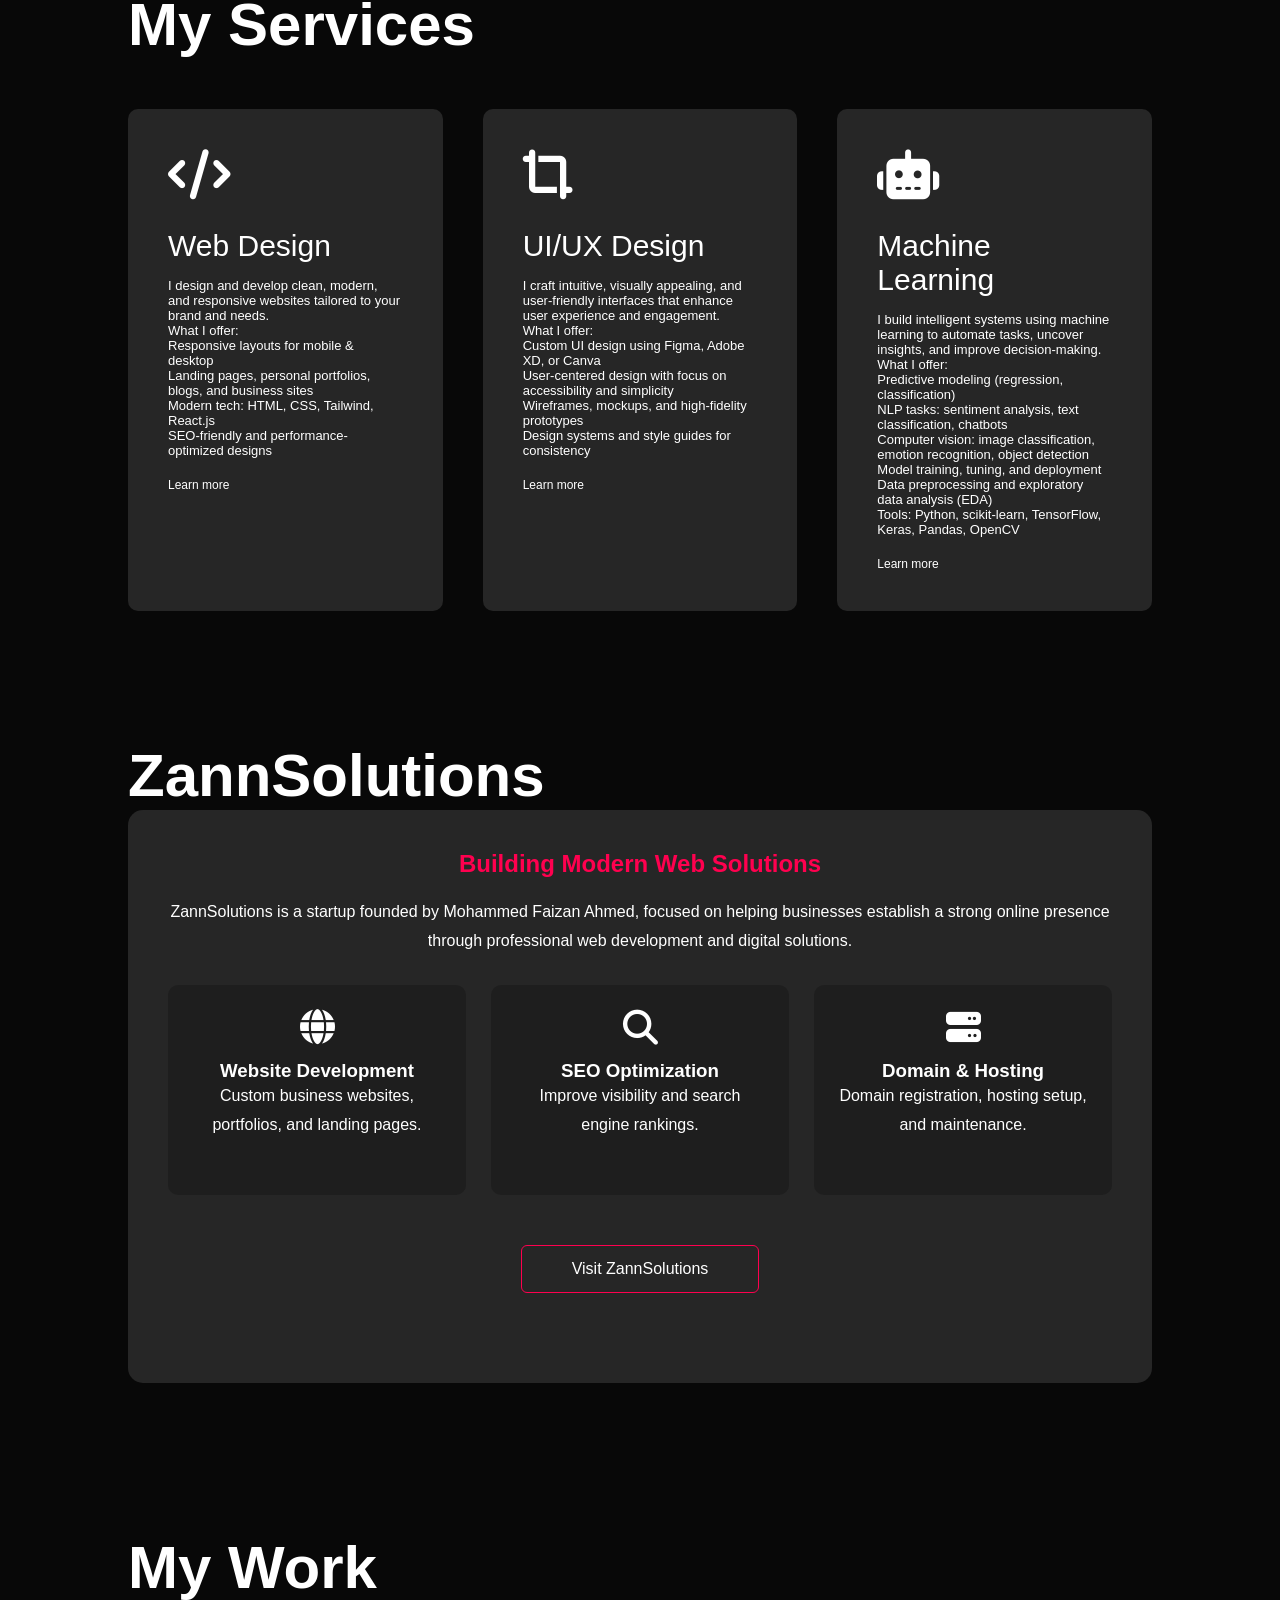
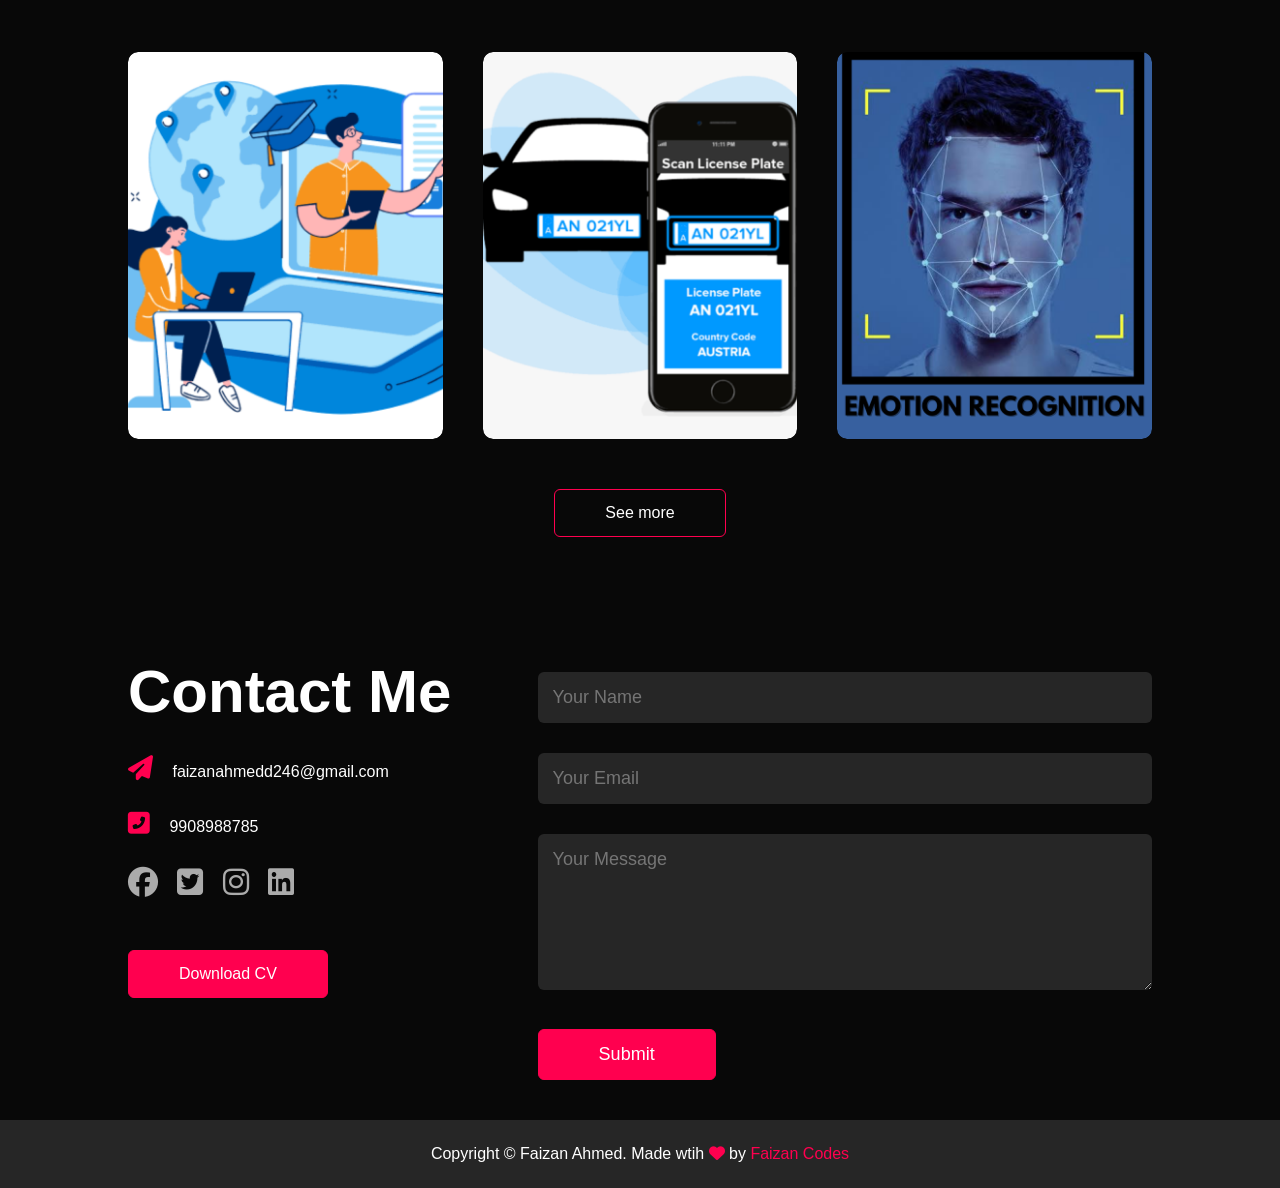
==== commit 66fe6122: "Fix HTML encoding issues in index.html" ====
--- a/index.html
+++ b/index.html
@@ -125,6 +125,45 @@
         </div>
     </div>
 </div>
+      <section id="zannsolutions">
+    <div class="container">
+        <h1 class="sub-title">ZannSolutions</h1>
+
+        <div class="zann-box">
+            <h2>Building Modern Web Solutions</h2>
+
+            <p>
+                ZannSolutions is a startup founded by Mohammed Faizan Ahmed,
+                focused on helping businesses establish a strong online presence
+                through professional web development and digital solutions.
+            </p>
+
+            <div class="zann-services">
+                <div>
+                    <i class="fas fa-globe"></i>
+                    <h3>Website Development</h3>
+                    <p>Custom business websites, portfolios, and landing pages.</p>
+                </div>
+
+                <div>
+                    <i class="fas fa-search"></i>
+                    <h3>SEO Optimization</h3>
+                    <p>Improve visibility and search engine rankings.</p>
+                </div>
+
+                <div>
+                    <i class="fas fa-server"></i>
+                    <h3>Domain & Hosting</h3>
+                    <p>Domain registration, hosting setup, and maintenance.</p>
+                </div>
+            </div>
+
+            <a href="https://zannsolutions.vercel.app/" class="btn" target="_blank">
+                Visit ZannSolutions
+            </a>
+        </div>
+    </div>
+</section>
 <!-- ----------portfolio------------ -->
 <div id="portfolio">
     <div class="container">
@@ -185,45 +224,6 @@
             </div>
         </div>
     </div>
-    <section id="zannsolutions">
-    <div class="container">
-        <h1 class="sub-title">ZannSolutions</h1>
-
-        <div class="zann-box">
-            <h2>Building Modern Web Solutions</h2>
-
-            <p>
-                ZannSolutions is a startup founded by Mohammed Faizan Ahmed,
-                focused on helping businesses establish a strong online presence
-                through professional web development and digital solutions.
-            </p>
-
-            <div class="zann-services">
-                <div>
-                    <i class="fas fa-globe"></i>
-                    <h3>Website Development</h3>
-                    <p>Custom business websites, portfolios, and landing pages.</p>
-                </div>
-
-                <div>
-                    <i class="fas fa-search"></i>
-                    <h3>SEO Optimization</h3>
-                    <p>Improve visibility and search engine rankings.</p>
-                </div>
-
-                <div>
-                    <i class="fas fa-server"></i>
-                    <h3>Domain & Hosting</h3>
-                    <p>Domain registration, hosting setup, and maintenance.</p>
-                </div>
-            </div>
-
-            <a href="https://zannsolutions.vercel.app/" class="btn" target="_blank">
-                Visit ZannSolutions
-            </a>
-        </div>
-    </div>
-</section>
 
     <div class="copyright">
         <p>Copyright © Faizan Ahmed. Made wtih <i class="fas fa-heart"></i> by <a href="https://www.youtube.com/@Faizancodes246">Faizan Codes</a></p>
